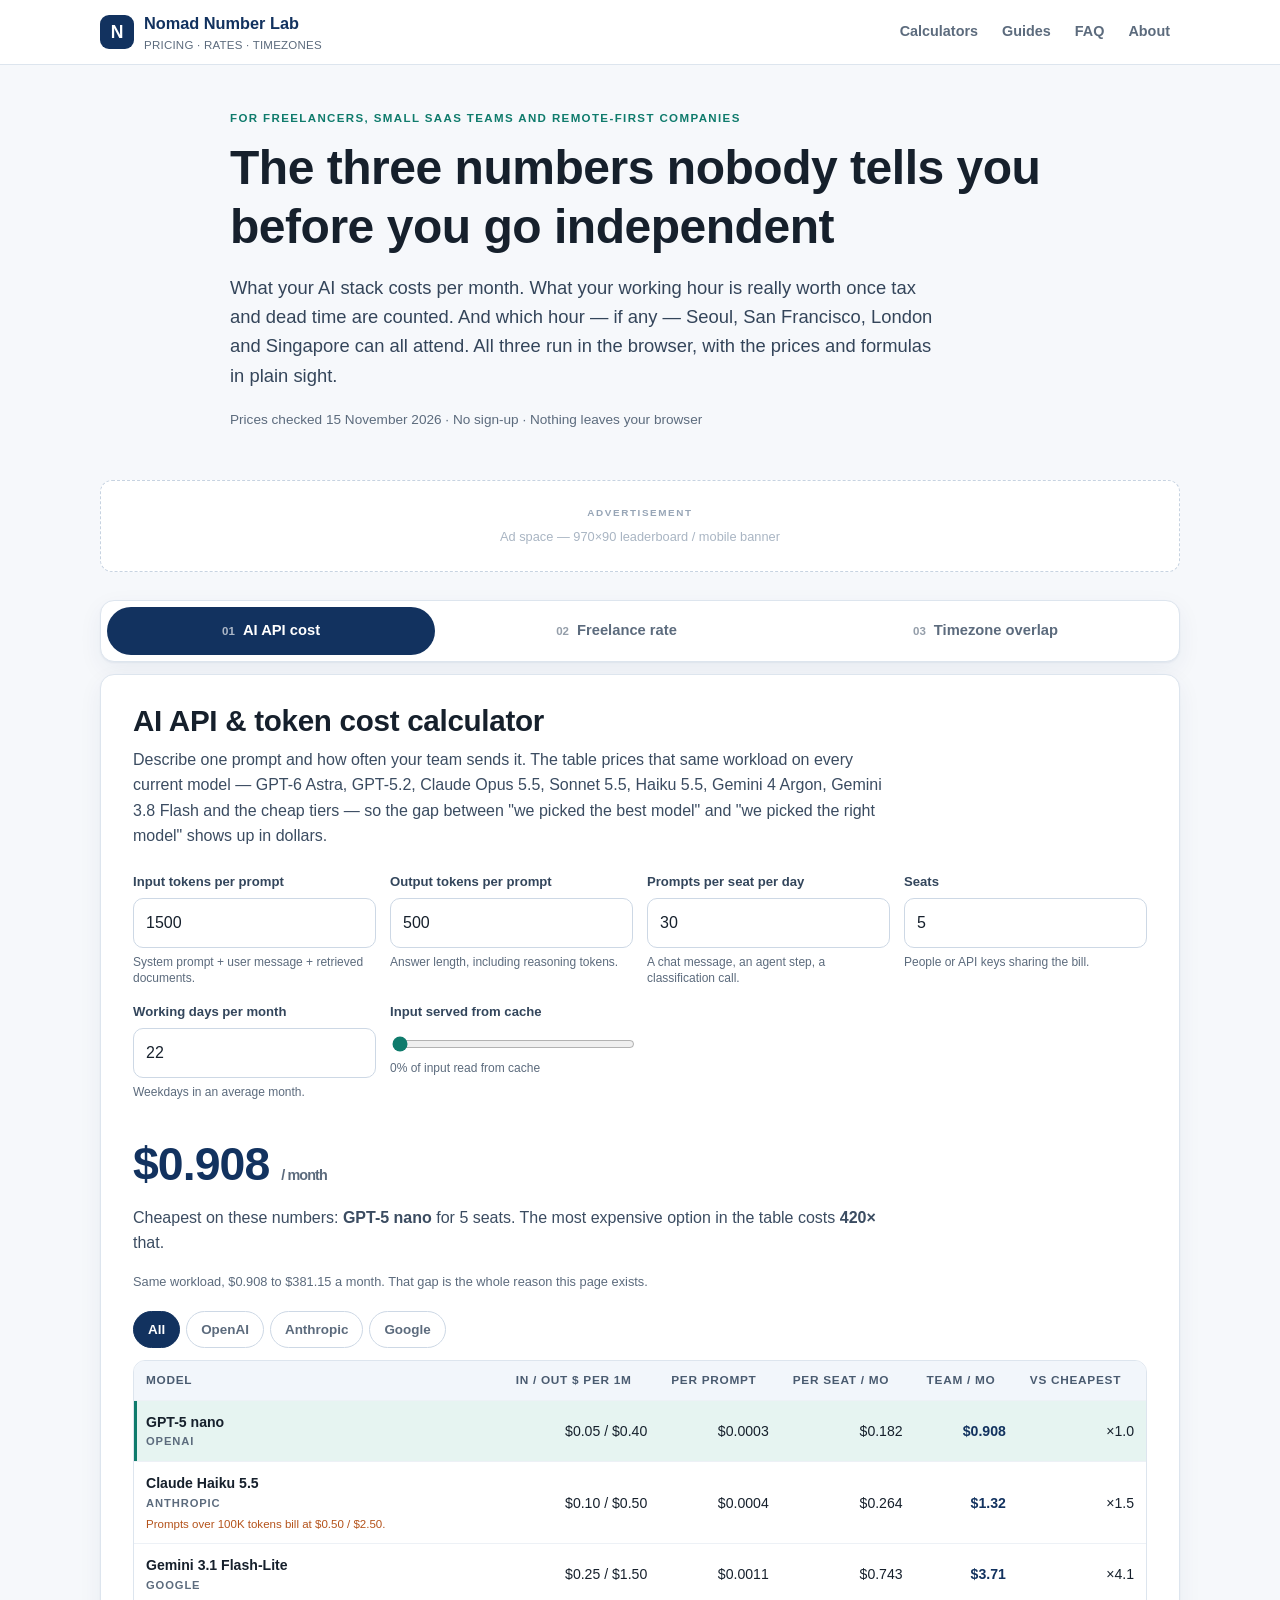
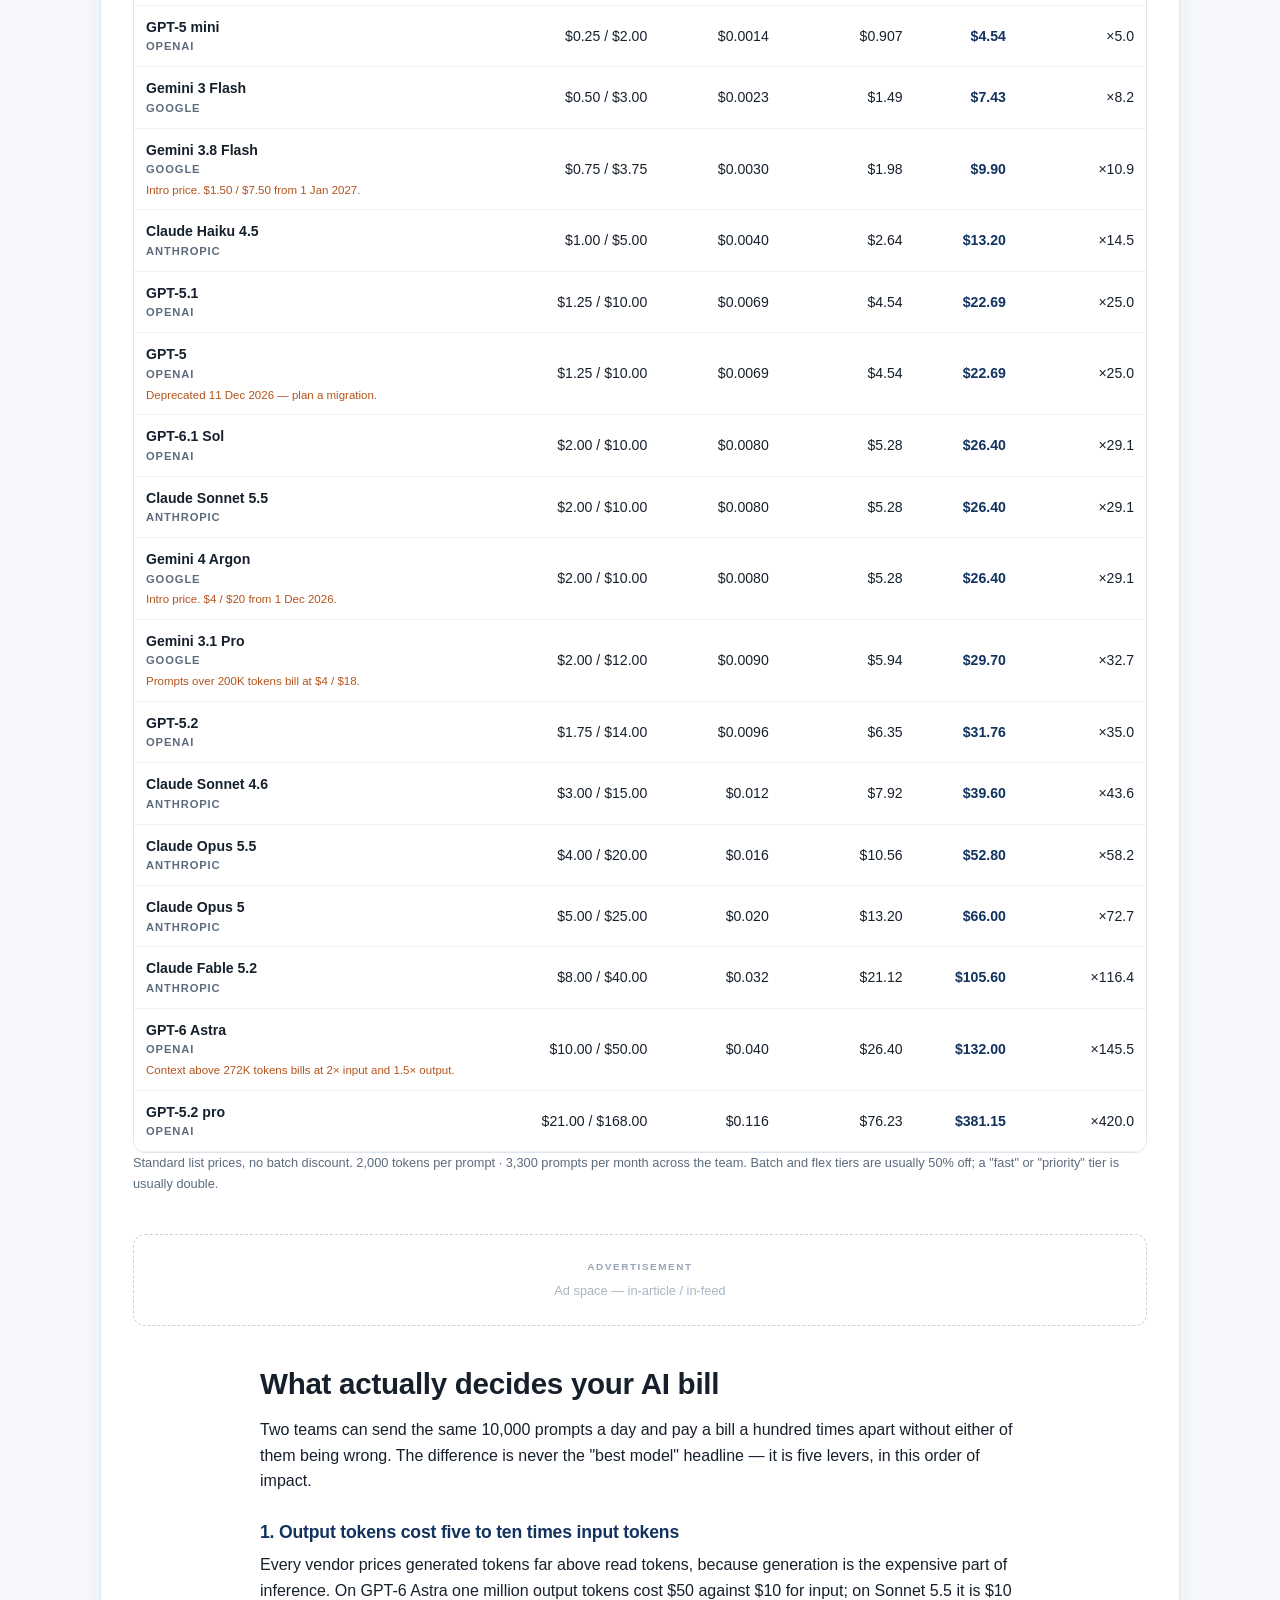
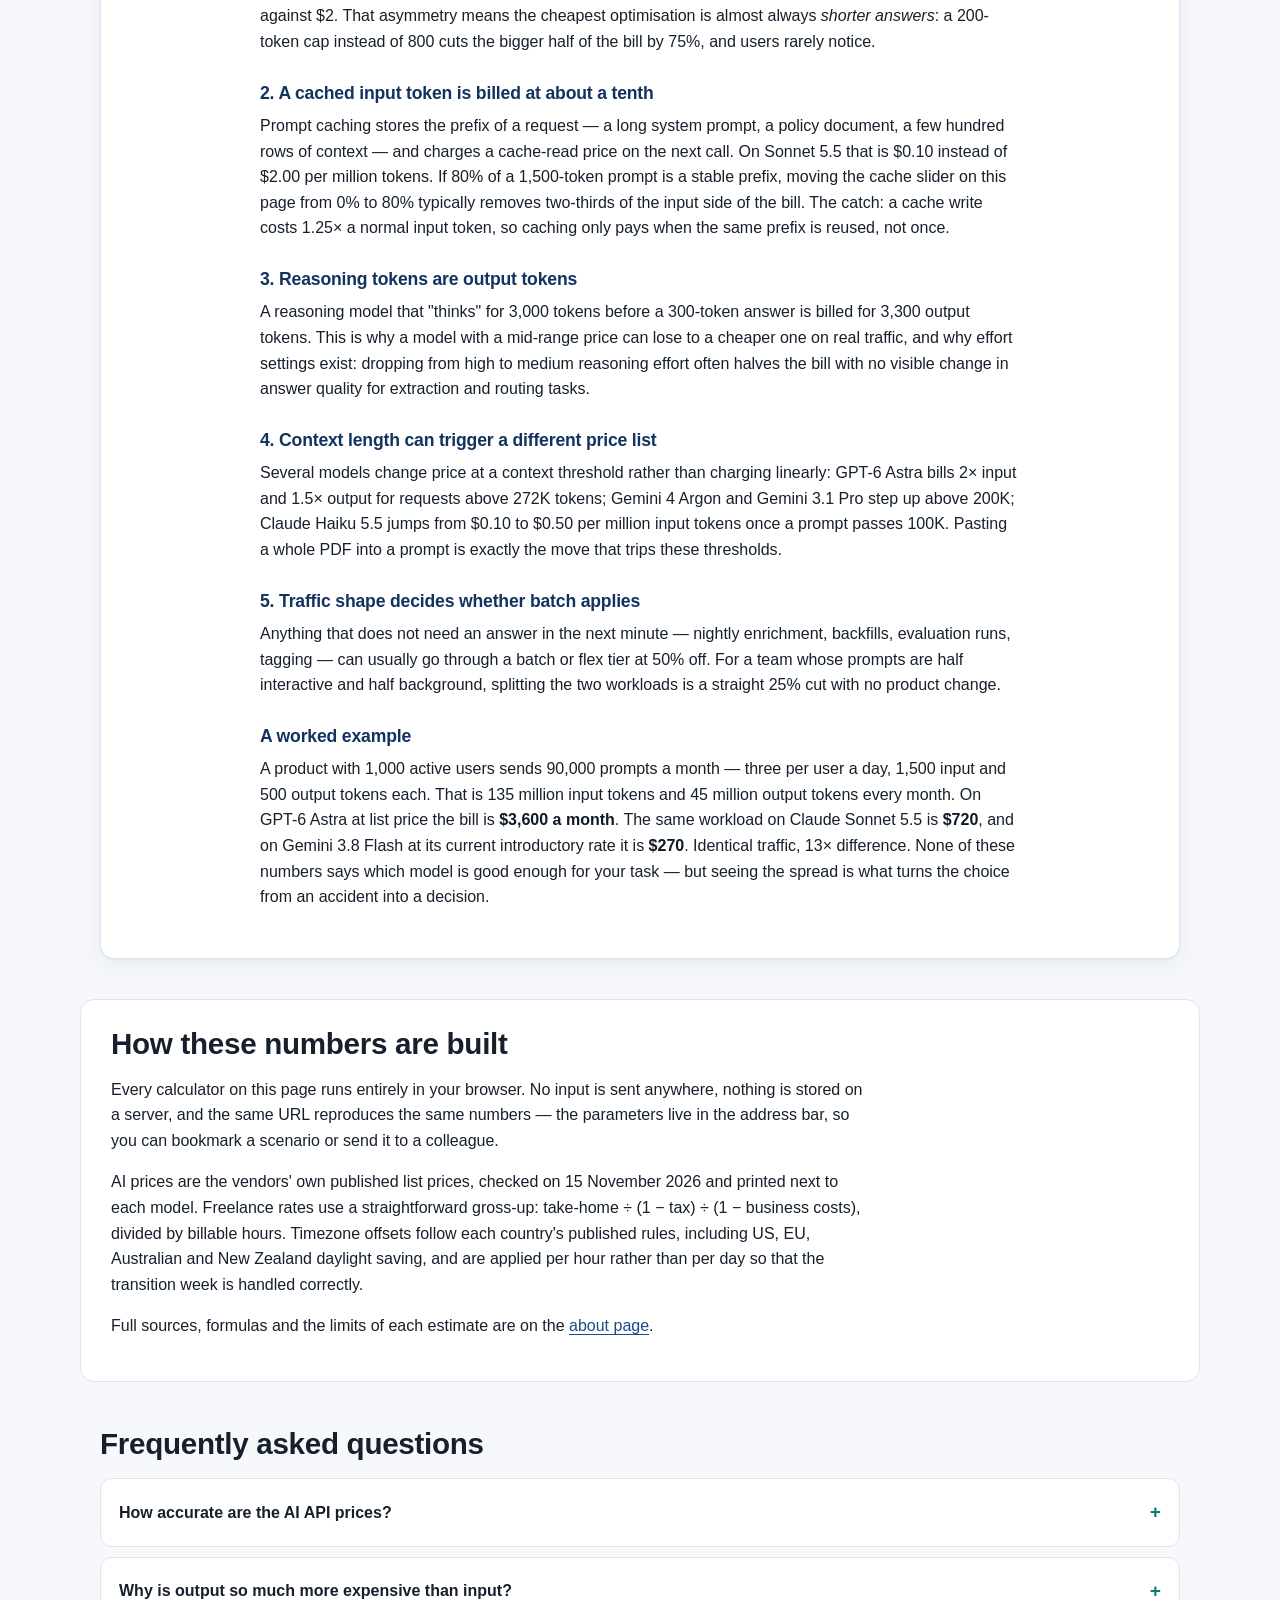
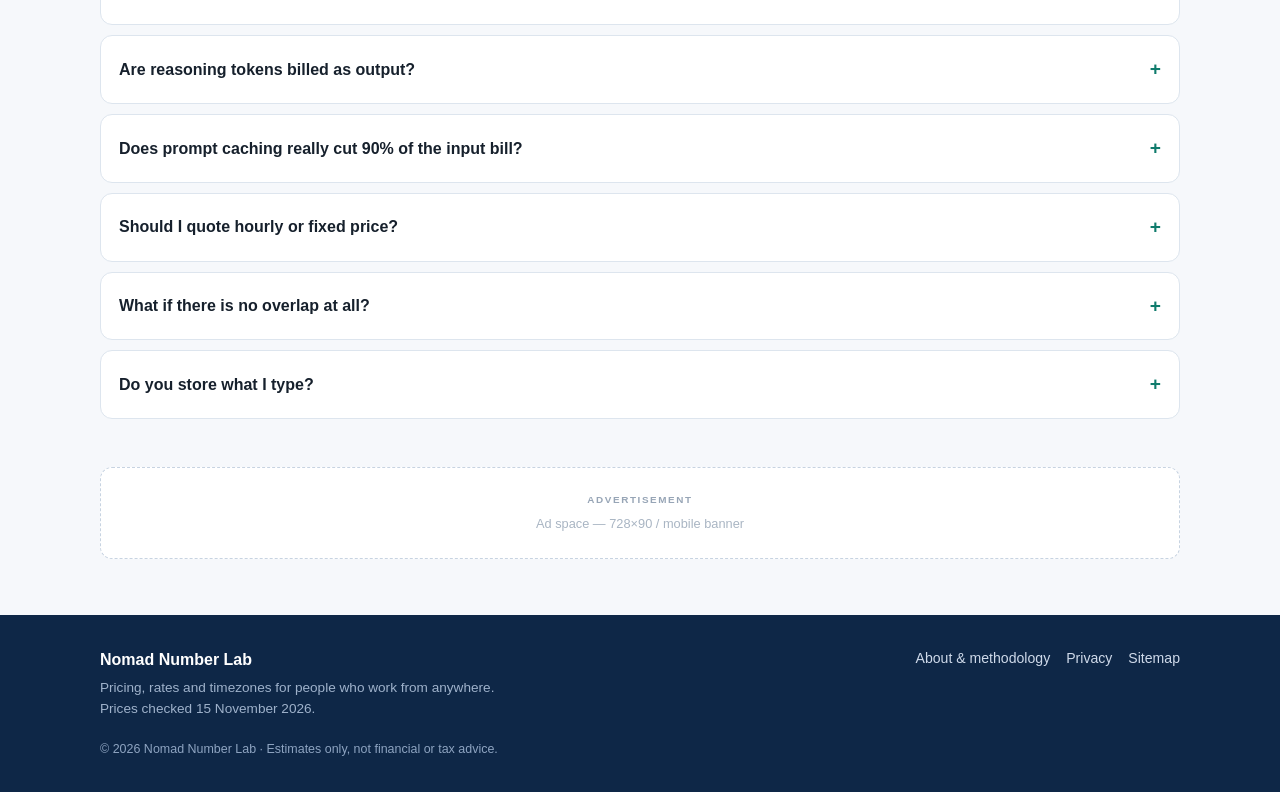
==== index.html @ 7ee86270 "feat: Nomad Number Lab — AI cost · freelance rate · timezone overlap calculators" ====
<!DOCTYPE html>
<html lang="en">
<head>
<meta charset="utf-8" />
<meta name="viewport" content="width=device-width, initial-scale=1, viewport-fit=cover" />
<title>AI API Cost &amp; Freelance Rate Calculator — Nomad Number Lab</title>
<meta name="description" content="Free calculators for remote work: compare GPT-6, Claude and Gemini token costs per month, turn a take-home target into an hourly rate, and find timezone overlap." />
<meta name="robots" content="index, follow, max-image-preview:large" />
<link rel="canonical" href="https://sdn6517-cmd.github.io/global-nomad-calc/" />
<meta name="theme-color" content="#12325f" />

<meta property="og:type" content="website" />
<meta property="og:site_name" content="Nomad Number Lab" />
<meta property="og:title" content="AI API Cost &amp; Freelance Rate Calculator" />
<meta property="og:description" content="What your AI stack really costs per month, what your hour is really worth, and when your global team can actually meet." />
<meta property="og:url" content="https://sdn6517-cmd.github.io/global-nomad-calc/" />
<meta property="og:image" content="https://sdn6517-cmd.github.io/global-nomad-calc/og-image.png" />
<meta name="twitter:card" content="summary_large_image" />
<meta name="twitter:title" content="AI API Cost &amp; Freelance Rate Calculator" />
<meta name="twitter:description" content="Token costs, hourly rates and timezone overlap for people who work from anywhere." />

<link rel="icon" href="data:image/svg+xml,%3Csvg%20xmlns='http://www.w3.org/2000/svg'%20viewBox='0%200%2032%2032'%3E%3Crect%20width='32'%20height='32'%20rx='8'%20fill='%2312325f'/%3E%3Cpath%20d='M8%2022V10h3l5%207%205-7h3v12h-3v-7l-5%206-5-6v7z'%20fill='%23fff'/%3E%3C/svg%3E" />
<link rel="stylesheet" href="styles.css" />
<script type="application/ld+json">
{
  "@context": "https://schema.org",
  "@graph": [
    {
      "@type": "WebApplication",
      "name": "Nomad Number Lab",
      "url": "https://sdn6517-cmd.github.io/global-nomad-calc/",
      "applicationCategory": "BusinessApplication",
      "operatingSystem": "Any",
      "inLanguage": "en",
      "offers": { "@type": "Offer", "price": "0", "priceCurrency": "USD" },
      "description": "Three calculators for remote and freelance work: AI API token cost comparison, freelance hourly rate from a take-home target, and a timezone overlap finder."
    },
    {
      "@type": "FAQPage",
      "mainEntity": [
        {
          "@type": "Question",
          "name": "How accurate are the AI API prices on this page?",
          "acceptedAnswer": { "@type": "Answer", "text": "Every price is the vendor's published list price in USD per million tokens, checked on 15 November 2026 and shown on the page next to the model. Vendors change prices without notice — several of the models listed here have announced increases (Gemini 4 Argon moves to $4/$20 on 1 December 2026, Gemini 3.8 Flash to $1.50/$7.50 on 1 January 2027) and GPT-5 is deprecated on 11 December 2026. Treat the output as a planning estimate, not an invoice." }
        },
        {
          "@type": "Question",
          "name": "Why does prompt caching change the bill so much?",
          "acceptedAnswer": { "@type": "Answer", "text": "A cached input token is typically billed at 10% of a fresh one — $0.10 instead of $1.00 per million tokens on Claude Sonnet 5.5, for example. If a long system prompt or a document is reused on every request, most of the input can be a cache read, and the input half of your bill drops by roughly 90%." }
        },
        {
          "@type": "Question",
          "name": "Are reasoning tokens billed as output?",
          "acceptedAnswer": { "@type": "Answer", "text": "Yes on every provider listed here. Thinking tokens are generated tokens, so they are charged at the output rate even when the visible answer is short. A model with a low output price but long internal reasoning can therefore cost more than its headline rate suggests." }
        },
        {
          "@type": "Question",
          "name": "Should I charge hourly or per project?",
          "acceptedAnswer": { "@type": "Answer", "text": "Quote hourly when the scope is unclear and per project when it is not. In both cases the hourly figure from the second calculator is the floor: multiply it by the hours you honestly expect, then add a buffer for revisions. A project quote built on your unknown rate is a guess; a project quote built on a known hourly rate is a decision." }
        },
        {
          "@type": "Question",
          "name": "How many billable hours should a freelancer plan per week?",
          "acceptedAnswer": { "@type": "Answer", "text": "Most solo consultants bill 20 to 30 hours in a 40-hour week; the rest goes to sales, admin, invoicing and learning. If you plan 40 billable hours you are planning for no sales calls and no holidays, and you will miss the target you were aiming at." }
        },
        {
          "@type": "Question",
          "name": "How do I run a recurring meeting across eight timezones?",
          "acceptedAnswer": { "@type": "Answer", "text": "Pick the window where the most people are inside 09:00–18:00, then rotate the awkward hour between the two teams it hurts, so nobody owns every 07:00 call. Keep the agenda written in the calendar invite so the meeting is worth the hour, and move everything that does not need a live decision to asynchronous notes." }
        },
        {
          "@type": "Question",
          "name": "Do these calculators send my numbers anywhere?",
          "acceptedAnswer": { "@type": "Answer", "text": "No. All three calculators run in your browser with plain JavaScript. Inputs stay in the page and in the URL you see, and nothing is uploaded. The page carries advertising slots, and the advertising provider may set cookies — see the privacy page for details." }
        }
      ]
    }
  ]
}
</script>
</head>
<body class="js-loading">
<a class="skip-link" href="#main">Skip to content</a>

<header class="site-header">
  <div class="wrap header-row">
    <a class="brand" href="index.html" aria-label="Nomad Number Lab home">
      <span class="brand-mark" aria-hidden="true">N</span>
      <span>Nomad Number Lab<small>pricing · rates · timezones</small></span>
    </a>
    <nav class="header-nav" aria-label="Main">
      <a href="#calculators">Calculators</a>
      <a href="#guides">Guides</a>
      <a href="#faq">FAQ</a>
      <a href="about.html">About</a>
    </nav>
  </div>
</header>

<main id="main">

  <section class="hero wrap">
    <p class="eyebrow">For freelancers, small SaaS teams and remote-first companies</p>
    <h1>The three numbers nobody tells you before you go independent</h1>
    <p class="lede">What your AI stack costs per month. What your working hour is really worth once tax and dead time are counted. And which hour — if any — Seoul, San Francisco, London and Singapore can all attend. All three run in the browser, with the prices and formulas in plain sight.</p>
    <p class="hero-meta">Prices checked <time datetime="2026-11-15">15 November 2026</time> · No sign-up · Nothing leaves your browser</p>
  </section>

  <div class="ad-slot" id="ad-slot-top" aria-label="Advertisement">
    <div class="ad-inner">
      <span class="ad-label">Advertisement</span>
      <!-- AdSense: paste the responsive <ins class="adsbygoogle"> unit here after approval. -->
      <span class="ad-placeholder">Ad space — 970×90 leaderboard / mobile banner</span>
    </div>
  </div>

  <section id="calculators" class="wrap">
    <div class="tabs" role="tablist" aria-label="Calculators">
      <button role="tab" id="tab-ai" data-tab="ai" aria-selected="true" aria-controls="panel-ai" class="is-active">
        <span class="tab-num">01</span> AI API cost
      </button>
      <button role="tab" id="tab-rate" data-tab="rate" aria-selected="false" aria-controls="panel-rate" tabindex="-1">
        <span class="tab-num">02</span> Freelance rate
      </button>
      <button role="tab" id="tab-tz" data-tab="tz" aria-selected="false" aria-controls="panel-tz" tabindex="-1">
        <span class="tab-num">03</span> Timezone overlap
      </button>
    </div>

    <!-- ============================ TAB 1 ============================ -->
    <div role="tabpanel" id="panel-ai" aria-labelledby="tab-ai" tabindex="0">
      <div class="panel-head">
        <h2>AI API &amp; token cost calculator</h2>
        <p>Describe one prompt and how often your team sends it. The table prices that same workload on every current model — GPT-6 Astra, GPT-5.2, Claude Opus 5.5, Sonnet 5.5, Haiku 5.5, Gemini 4 Argon, Gemini 3.8 Flash and the cheap tiers — so the gap between "we picked the best model" and "we picked the right model" shows up in dollars.</p>
      </div>

      <form class="calc" id="ai-form" onsubmit="return false">
        <div class="field-grid">
          <label class="field">
            <span>Input tokens per prompt</span>
            <input id="ai-in" type="number" min="0" max="2000000" step="100" value="1500" inputmode="numeric" />
            <small>System prompt + user message + retrieved documents.</small>
          </label>
          <label class="field">
            <span>Output tokens per prompt</span>
            <input id="ai-out" type="number" min="0" max="2000000" step="50" value="500" inputmode="numeric" />
            <small>Answer length, including reasoning tokens.</small>
          </label>
          <label class="field">
            <span>Prompts per seat per day</span>
            <input id="ai-prompts" type="number" min="0" max="100000" step="1" value="30" inputmode="numeric" />
            <small>A chat message, an agent step, a classification call.</small>
          </label>
          <label class="field">
            <span>Seats</span>
            <input id="ai-team" type="number" min="0" max="100000" step="1" value="5" inputmode="numeric" />
            <small>People or API keys sharing the bill.</small>
          </label>
          <label class="field">
            <span>Working days per month</span>
            <input id="ai-days" type="number" min="0" max="31" step="1" value="22" inputmode="numeric" />
            <small>Weekdays in an average month.</small>
          </label>
          <label class="field field-range">
            <span>Input served from cache</span>
            <input id="ai-cache" type="range" min="0" max="95" step="5" value="0" />
            <small id="ai-cache-label">0% of input read from cache</small>
          </label>
        </div>
      </form>

      <div class="result" id="ai-headline" aria-live="polite"></div>
      <p class="fineprint" id="ai-spread"></p>

      <div class="vendor-filter" role="group" aria-label="Filter by vendor">
        <button type="button" data-vendor="all" class="is-active">All</button>
        <button type="button" data-vendor="OpenAI">OpenAI</button>
        <button type="button" data-vendor="Anthropic">Anthropic</button>
        <button type="button" data-vendor="Google">Google</button>
      </div>

      <div class="table-scroll">
        <table class="data-table" id="ai-table">
          <caption class="visually-hidden">Monthly cost of the same prompt workload on each model</caption>
          <thead>
            <tr>
              <th scope="col">Model</th>
              <th scope="col">In / Out $ per 1M</th>
              <th scope="col">Per prompt</th>
              <th scope="col">Per seat / mo</th>
              <th scope="col">Team / mo</th>
              <th scope="col">vs cheapest</th>
            </tr>
          </thead>
          <tbody></tbody>
        </table>
      </div>
      <p class="fineprint">Standard list prices, no batch discount. <span id="ai-tokens"></span> · <span id="ai-prompts-month"></span>. Batch and flex tiers are usually 50% off; a "fast" or "priority" tier is usually double.</p>

      <div class="ad-slot ad-infeed" id="ad-slot-infeed" aria-label="Advertisement">
        <div class="ad-inner">
          <span class="ad-label">Advertisement</span>
          <!-- AdSense: in-feed unit. -->
          <span class="ad-placeholder">Ad space — in-article / in-feed</span>
        </div>
      </div>

      <article class="prose" id="guide-ai">
        <h2>What actually decides your AI bill</h2>
        <p>Two teams can send the same 10,000 prompts a day and pay a bill a hundred times apart without either of them being wrong. The difference is never the "best model" headline — it is five levers, in this order of impact.</p>

        <h3>1. Output tokens cost five to ten times input tokens</h3>
        <p>Every vendor prices generated tokens far above read tokens, because generation is the expensive part of inference. On GPT-6 Astra one million output tokens cost $50 against $10 for input; on Sonnet 5.5 it is $10 against $2. That asymmetry means the cheapest optimisation is almost always <em>shorter answers</em>: a 200-token cap instead of 800 cuts the bigger half of the bill by 75%, and users rarely notice.</p>

        <h3>2. A cached input token is billed at about a tenth</h3>
        <p>Prompt caching stores the prefix of a request — a long system prompt, a policy document, a few hundred rows of context — and charges a cache-read price on the next call. On Sonnet 5.5 that is $0.10 instead of $2.00 per million tokens. If 80% of a 1,500-token prompt is a stable prefix, moving the cache slider on this page from 0% to 80% typically removes two-thirds of the input side of the bill. The catch: a cache write costs 1.25× a normal input token, so caching only pays when the same prefix is reused, not once.</p>

        <h3>3. Reasoning tokens are output tokens</h3>
        <p>A reasoning model that "thinks" for 3,000 tokens before a 300-token answer is billed for 3,300 output tokens. This is why a model with a mid-range price can lose to a cheaper one on real traffic, and why effort settings exist: dropping from high to medium reasoning effort often halves the bill with no visible change in answer quality for extraction and routing tasks.</p>

        <h3>4. Context length can trigger a different price list</h3>
        <p>Several models change price at a context threshold rather than charging linearly: GPT-6 Astra bills 2× input and 1.5× output for requests above 272K tokens; Gemini 4 Argon and Gemini 3.1 Pro step up above 200K; Claude Haiku 5.5 jumps from $0.10 to $0.50 per million input tokens once a prompt passes 100K. Pasting a whole PDF into a prompt is exactly the move that trips these thresholds.</p>

        <h3>5. Traffic shape decides whether batch applies</h3>
        <p>Anything that does not need an answer in the next minute — nightly enrichment, backfills, evaluation runs, tagging — can usually go through a batch or flex tier at 50% off. For a team whose prompts are half interactive and half background, splitting the two workloads is a straight 25% cut with no product change.</p>

        <h3>A worked example</h3>
        <p>A product with 1,000 active users sends 90,000 prompts a month — three per user a day, 1,500 input and 500 output tokens each. That is 135 million input tokens and 45 million output tokens every month. On GPT-6 Astra at list price the bill is <strong>$3,600 a month</strong>. The same workload on Claude Sonnet 5.5 is <strong>$720</strong>, and on Gemini 3.8 Flash at its current introductory rate it is <strong>$270</strong>. Identical traffic, 13× difference. None of these numbers says which model is good enough for your task — but seeing the spread is what turns the choice from an accident into a decision.</p>
      </article>
    </div>

    <!-- ============================ TAB 2 ============================ -->
    <div role="tabpanel" id="panel-rate" aria-labelledby="tab-rate" tabindex="0" hidden>
      <div class="panel-head">
        <h2>Freelance &amp; remote hourly rate calculator</h2>
        <p>Start from the money you want to keep, not the rate you dare to ask. This calculator adds back tax and business costs, divides by the hours you can genuinely bill, and gives you the hourly, day, week, month and project numbers to quote.</p>
      </div>

      <form class="calc" id="rate-form" onsubmit="return false">
        <div class="field-grid">
          <label class="field">
            <span>Take-home target per year (USD)</span>
            <input id="rate-target" type="number" min="0" step="1000" value="90000" inputmode="numeric" />
            <small>What has to land in your account after tax.</small>
          </label>
          <label class="field">
            <span>Tax + social contributions (%)</span>
            <input id="rate-tax" type="number" min="0" max="95" step="1" value="25" inputmode="numeric" />
            <small>Self-employment tax plus income tax where you live.</small>
          </label>
          <label class="field">
            <span>Business costs (% of revenue)</span>
            <input id="rate-buffer" type="number" min="0" max="90" step="1" value="10" inputmode="numeric" />
            <small>Software, hardware, insurance, accountant, unpaid leave.</small>
          </label>
          <label class="field">
            <span>Billable hours per week</span>
            <input id="rate-hours" type="number" min="0" max="80" step="1" value="25" inputmode="numeric" />
            <small>Hours a client pays for — not hours at the desk.</small>
          </label>
          <label class="field">
            <span>Weeks off per year</span>
            <input id="rate-weeks" type="number" min="0" max="52" step="1" value="4" inputmode="numeric" />
            <small>Holidays, sick days, slow months.</small>
          </label>
          <label class="field">
            <span>Hours in your working day</span>
            <input id="rate-day" type="number" min="1" max="16" step="1" value="8" inputmode="numeric" />
            <small>Used for the day rate.</small>
          </label>
          <label class="field">
            <span>Project size (hours)</span>
            <input id="rate-project" type="number" min="0" max="5000" step="1" value="40" inputmode="numeric" />
            <small>For a fixed-price quote.</small>
          </label>
        </div>
        <p class="fineprint" id="rate-hours-note"></p>
      </form>

      <div class="result" id="rate-result" aria-live="polite"></div>

      <div class="ad-slot ad-infeed" id="ad-slot-infeed-rate" aria-label="Advertisement">
        <div class="ad-inner">
          <span class="ad-label">Advertisement</span>
          <!-- AdSense: in-feed unit. -->
          <span class="ad-placeholder">Ad space — in-article</span>
        </div>
      </div>

      <article class="prose" id="guide-rate">
        <h2>Why "I want $90k, so I charge $45/hour" fails</h2>
        <p>Dividing a target by 2,000 hours assumes you bill every working hour of the year, that tax is not a thing, and that running a business is free. All three assumptions are wrong in the same direction, and together they usually underprice an independent worker by 40–60%.</p>

        <h3>The three deductions people forget</h3>
        <ul>
          <li><strong>Tax and social contributions.</strong> As an employee your employer pays part of this for you. Once you invoice directly, the gross-to-net gap is yours: 25–45% depending on where you live and how you structure the work.</li>
          <li><strong>Business costs.</strong> Laptop, software, a share of rent and power, insurance, an accountant, payment fees, and the cost of the weeks you do not work. Ten to twenty percent of revenue is a realistic range for a solo consultant.</li>
          <li><strong>Non-billable time.</strong> Nobody pays for proposals, invoices, sales calls, bookkeeping, or the hour you spend learning the tool the client uses. Twenty-five billable hours in a 40-hour week is normal; forty is a business with no sales pipeline.</li>
        </ul>

        <h3>What the numbers look like</h3>
        <p>A $90,000 take-home target at a 25% tax rate needs $120,000 of gross profit. With business costs at 10% of revenue, you must invoice $133,333. At 25 billable hours across 48 weeks — 1,200 hours — the rate is <strong>$111 per hour</strong>. The same target priced at "$45 an hour" delivers roughly $36,000 of take-home, not $90,000. That gap is why experienced freelancers seem expensive on paper and still feel squeezed at the end of the year.</p>

        <h3>Quoting a project without regret</h3>
        <ol>
          <li><strong>Estimate the hours honestly</strong>, then add 20% for the revision rounds you always end up doing.</li>
          <li><strong>Multiply by the hourly rate</strong> from this page. If the number feels too high for the client, the scope is too large — cut scope, not rate.</li>
          <li><strong>Name the revision rounds</strong> (two is a fair default) and price extra rounds at the same hourly rate.</li>
          <li><strong>Take a deposit</strong> — 30–50% is normal — and set the final payment before handover, not after.</li>
          <li><strong>Write a kill fee</strong>: if the client cancels mid-project, you keep the deposit and bill the hours already worked.</li>
        </ol>

        <h3>When to charge by the day instead</h3>
        <p>Day rates work when the work is collaborative and hard to bound — workshops, audits, on-site consulting. A day rate of six to eight times the hourly rate is the usual convention, and this calculator shows both, so you can check that your day rate is not quietly becoming a discount for clients who book you in blocks.</p>
      </article>
    </div>

    <!-- ============================ TAB 3 ============================ -->
    <div role="tabpanel" id="panel-tz" aria-labelledby="tab-tz" tabindex="0" hidden>
      <div class="panel-head">
        <h2>Global team meeting &amp; overlap finder</h2>
        <p>Pick your city and your colleagues'. The grid shows every hour of your day in their local time, marks the hours that fall inside working hours for everyone, and names the longest window you can actually book. Daylight saving is applied for the date you choose, so the answer in July is not the answer in January.</p>
      </div>

      <form class="calc" id="tz-form" onsubmit="return false">
        <div class="field-grid">
          <label class="field">
            <span>Your city</span>
            <select id="tz-home"></select>
          </label>
          <label class="field">
            <span>Date</span>
            <input id="tz-date" type="date" />
          </label>
          <label class="field">
            <span>Working hours start</span>
            <input id="tz-start" type="number" min="0" max="23" step="1" value="9" inputmode="numeric" />
            <small>Local time in each city.</small>
          </label>
          <label class="field">
            <span>Working hours end</span>
            <input id="tz-end" type="number" min="1" max="24" step="1" value="18" inputmode="numeric" />
            <small>Exclusive — 18 means the last usable hour starts at 17:00.</small>
          </label>
          <label class="field">
            <span>Team city 1</span>
            <select class="tz-member" data-slot="0"></select>
          </label>
          <label class="field">
            <span>Team city 2</span>
            <select class="tz-member" data-slot="1"></select>
          </label>
          <label class="field">
            <span>Team city 3</span>
            <select class="tz-member" data-slot="2"></select>
          </label>
          <label class="field">
            <span>Team city 4</span>
            <select class="tz-member" data-slot="3"></select>
          </label>
          <label class="field">
            <span>Team city 5</span>
            <select class="tz-member" data-slot="4"></select>
          </label>
          <div class="field field-button">
            <span>&nbsp;</span>
            <button type="button" id="tz-add" class="ghost-button">Fill next empty city</button>
            <small>Compare up to five colleagues at once.</small>
          </div>
        </div>
      </form>

      <div class="result" id="tz-result" aria-live="polite"></div>

      <div class="ad-slot ad-infeed" id="ad-slot-infeed-tz" aria-label="Advertisement">
        <div class="ad-inner">
          <span class="ad-label">Advertisement</span>
          <!-- AdSense: in-feed unit. -->
          <span class="ad-placeholder">Ad space — in-article</span>
        </div>
      </div>

      <article class="prose" id="guide-tz">
        <h2>The meeting policy that survives eight timezones</h2>
        <p>Timezone pain is rarely about arithmetic. Everyone can convert 15:00 Seoul to their own clock; the hard part is deciding whose evening pays for the meeting, every week, forever. Three rules keep a distributed team from quietly resenting the same three people.</p>

        <h3>Rotate the awkward hour</h3>
        <p>If Seoul and San Francisco need a weekly sync, someone is at 07:00 or 23:00. Alternate monthly. Written in the calendar as "odd months Seoul 07:00, even months San Francisco 08:00", the burden is visible and shared — which matters more than the hour itself.</p>

        <h3>Use "all at work" as the default, not the rule</h3>
        <p>The green rows on this page are hours when nobody is outside 09:00–18:00. Often there is exactly one, or none. When there is none, prefer moving the meeting to whoever's day it least disrupts and keeping it short, over finding a worse hour that technically fits everyone.</p>

        <h3>Watch the two weeks around a clock change</h3>
        <p>Most of the year, the Seoul–Berlin gap is eight hours; for the two weeks between Europe's last Sunday in March and the US second Sunday in March, it is seven or nine depending on which pair you are converting. Recurring meetings booked in January silently shift by an hour in March. Cells with a dotted border in the grid mark exactly those dates: a country's UTC offset changed during that hour.</p>

        <h3>Make the meeting worth the hour it costs</h3>
        <p>A meeting that pulls six people from four timezones costs six person-hours plus the context switching. Put the agenda and the pre-read in the invite, write down every decision in the shared document during the call, and move anything that is only a status update to asynchronous notes. The teams that handle timezones best meet less, and their calendars show it.</p>

        <h3>Quick conversions worth memorising</h3>
        <ul>
          <li><strong>Seoul ↔ Tokyo</strong>: no gap. Same hour, no daylight saving in either country.</li>
          <li><strong>Seoul ↔ Singapore / Bali</strong>: one hour. Seoul is always ahead; neither Singapore nor Bali changes clocks.</li>
          <li><strong>Seoul ↔ London</strong>: eight hours most of the year, nine during the weeks when London is on summer time and Seoul is not (late March to late October).</li>
          <li><strong>Seoul ↔ San Francisco</strong>: 17 hours — which means a 09:00 meeting in Seoul is 16:00 the previous day in California.</li>
        </ul>
      </article>
    </div>
  </section>

  <section id="guides" class="wrap prose">
    <h2>How these numbers are built</h2>
    <p>Every calculator on this page runs entirely in your browser. No input is sent anywhere, nothing is stored on a server, and the same URL reproduces the same numbers — the parameters live in the address bar, so you can bookmark a scenario or send it to a colleague.</p>
    <p>AI prices are the vendors' own published list prices, checked on 15 November 2026 and printed next to each model. Freelance rates use a straightforward gross-up: take-home ÷ (1 − tax) ÷ (1 − business costs), divided by billable hours. Timezone offsets follow each country's published rules, including US, EU, Australian and New Zealand daylight saving, and are applied per hour rather than per day so that the transition week is handled correctly.</p>
    <p>Full sources, formulas and the limits of each estimate are on the <a href="about.html">about page</a>.</p>
  </section>

  <section id="faq" class="wrap">
    <h2>Frequently asked questions</h2>
    <div class="faq">
      <details>
        <summary>How accurate are the AI API prices?</summary>
        <p>They are list prices per million tokens in USD, checked on 15 November 2026 and shown beside each model. Prices move: Gemini 4 Argon rises to $4/$20 on 1 December 2026, Gemini 3.8 Flash to $1.50/$7.50 on 1 January 2027, and GPT-5 is deprecated on 11 December 2026. A "fast" or "priority" tier is usually double the standard rate, and batch or flex tiers are usually half.</p>
      </details>
      <details>
        <summary>Why is output so much more expensive than input?</summary>
        <p>Reading a prompt can be parallelised across a GPU batch; generating tokens happens one token at a time. Vendors pass that cost difference on, typically charging five to ten times more per output token. It is the single strongest reason to keep answers short.</p>
      </details>
      <details>
        <summary>Are reasoning tokens billed as output?</summary>
        <p>Yes on every provider listed here. Thinking tokens are generated tokens, so they are charged at the output rate even when the visible answer is short. A model with a low output price but long internal reasoning can therefore cost more than its headline rate suggests — which is why effort settings matter more than the model name.</p>
      </details>
      <details>
        <summary>Does prompt caching really cut 90% of the input bill?</summary>
        <p>Cached input reads are usually 10% of the fresh input price — 2.5% on some newer models — so yes, for the cached share. The write itself costs about 1.25× a normal input token, which is why caching a prefix you use once is a loss and caching one you use a thousand times is a large win.</p>
      </details>
      <details>
        <summary>Should I quote hourly or fixed price?</summary>
        <p>Fixed price when the scope is genuinely clear and you have done the work before; hourly when it is not. Use the hourly number from the second calculator as the floor for both, and add a revision buffer before you say a fixed number out loud.</p>
      </details>
      <details>
        <summary>What if there is no overlap at all?</summary>
        <p>Then the team is not really synchronous. Pick the pair that must meet live, rotate the inconvenient hour, and move everything else to written updates. The grid will show zero green rows — that is information, not a failure of the tool.</p>
      </details>
      <details>
        <summary>Do you store what I type?</summary>
        <p>No. The calculators are plain JavaScript in the page. Your inputs only exist in the browser and in the query string of the URL you are looking at. See the <a href="privacy.html">privacy page</a> for the advertising cookies that third-party ad slots may set.</p>
      </details>
    </div>
  </section>

  <div class="ad-slot ad-bottom" id="ad-slot-bottom" aria-label="Advertisement">
    <div class="ad-inner">
      <span class="ad-label">Advertisement</span>
      <!-- AdSense: paste the responsive unit here after approval. -->
      <span class="ad-placeholder">Ad space — 728×90 / mobile banner</span>
    </div>
  </div>
</main>

<footer class="site-footer">
  <div class="wrap footer-row">
    <div>
      <p class="footer-brand">Nomad Number Lab</p>
      <p class="footer-note">Pricing, rates and timezones for people who work from anywhere. Prices checked 15 November 2026.</p>
    </div>
    <nav aria-label="Footer">
      <a href="about.html">About &amp; methodology</a>
      <a href="privacy.html">Privacy</a>
      <a href="sitemap.xml">Sitemap</a>
    </nav>
    <p class="footer-copy">© <span id="year">2026</span> Nomad Number Lab · Estimates only, not financial or tax advice.</p>
  </div>
</footer>

<script src="app.js" defer></script>
</body>
</html>
---- styles.css ----
/*!
 * Nomad Number Lab — styles.css
 * No framework, no web fonts, no blocking requests.
 */

:root {
  --navy: #12325f;
  --navy-soft: #1c4a86;
  --ink: #16202c;
  --muted: #5c6b7d;
  --line: #dde5ee;
  --bg: #f6f8fb;
  --card: #ffffff;
  --accent: #0f7b6c;
  --accent-soft: #e6f4f1;
  --warn: #b4531b;
  --radius: 14px;
  --shadow: 0 1px 2px rgba(18, 50, 95, 0.06), 0 8px 24px rgba(18, 50, 95, 0.06);
  --wrap: 1120px;
}

* { box-sizing: border-box; }

html { -webkit-text-size-adjust: 100%; scroll-behavior: smooth; }

body {
  margin: 0;
  background: var(--bg);
  color: var(--ink);
  font-family: -apple-system, BlinkMacSystemFont, "Segoe UI", Roboto, "Helvetica Neue", Arial, "Noto Sans", sans-serif;
  font-size: 16px;
  line-height: 1.6;
  -webkit-font-smoothing: antialiased;
}

h1, h2, h3 { line-height: 1.22; letter-spacing: -0.01em; margin: 0 0 0.5em; }
h1 { font-size: clamp(1.9rem, 4.4vw, 3rem); }
h2 { font-size: clamp(1.35rem, 2.6vw, 1.85rem); margin-top: 0; }
h3 { font-size: 1.1rem; margin-top: 1.6em; }
p { margin: 0 0 1em; }
a { color: var(--navy-soft); text-underline-offset: 3px; }
a:hover { color: var(--accent); }
small { font-size: 0.82rem; }

.wrap { width: 100%; max-width: var(--wrap); margin: 0 auto; padding: 0 20px; }

.visually-hidden {
  position: absolute; width: 1px; height: 1px; margin: -1px; padding: 0;
  overflow: hidden; clip: rect(0 0 0 0); white-space: nowrap; border: 0;
}

.skip-link {
  position: absolute; left: -9999px; top: 0; background: var(--navy); color: #fff;
  padding: 10px 16px; z-index: 100; border-radius: 0 0 8px 0;
}
.skip-link:focus { left: 0; }

/* ---------------- header ---------------- */

.site-header {
  background: #fff;
  border-bottom: 1px solid var(--line);
  position: sticky; top: 0; z-index: 20;
}
.header-row {
  display: flex; align-items: center; justify-content: space-between;
  gap: 16px; min-height: 64px; flex-wrap: wrap; padding-top: 8px; padding-bottom: 8px;
}
.brand {
  display: inline-flex; align-items: center; gap: 10px;
  font-weight: 700; color: var(--navy); text-decoration: none; font-size: 1.02rem;
}
.brand small {
  display: block; font-weight: 500; color: var(--muted); font-size: 0.72rem;
  letter-spacing: 0.02em; text-transform: uppercase;
}
.brand-mark {
  display: grid; place-items: center; width: 34px; height: 34px; border-radius: 9px;
  background: var(--navy); color: #fff; font-weight: 800; font-size: 1.1rem;
}
.header-nav { display: flex; gap: 4px; flex-wrap: wrap; }
.header-nav a {
  color: var(--muted); text-decoration: none; font-size: 0.9rem; font-weight: 600;
  padding: 8px 10px; border-radius: 8px;
}
.header-nav a:hover { background: var(--bg); color: var(--navy); }

/* ---------------- hero ---------------- */

.hero { padding: 44px 20px 8px; max-width: 860px; }
.eyebrow {
  text-transform: uppercase; letter-spacing: 0.12em; font-size: 0.72rem;
  font-weight: 700; color: var(--accent); margin-bottom: 12px;
}
.hero h1 { margin-bottom: 16px; }
.lede { font-size: clamp(1rem, 1.5vw, 1.15rem); color: #34455a; max-width: 720px; }
.hero-meta { font-size: 0.85rem; color: var(--muted); }

/* ---------------- ad slots ---------------- */

.ad-slot {
  max-width: var(--wrap); margin: 28px auto; padding: 0 20px;
}
.ad-inner {
  border: 1px dashed #c7d3e1; border-radius: 12px; background: #fff;
  min-height: 92px; display: flex; flex-direction: column; align-items: center;
  justify-content: center; gap: 6px; padding: 16px; text-align: center;
}
.ad-label {
  font-size: 0.62rem; letter-spacing: 0.16em; text-transform: uppercase;
  color: #97a5b6; font-weight: 700;
}
.ad-placeholder { font-size: 0.8rem; color: #a9b5c3; }
.ad-infeed { margin: 40px 0; padding: 0; max-width: none; }
.ad-bottom { margin-top: 48px; }

/* ---------------- tabs ---------------- */

#calculators { margin-top: 20px; }
.calc { margin-bottom: 4px; }
.tabs {
  display: flex; gap: 6px; overflow-x: auto; padding: 6px; background: #fff;
  border: 1px solid var(--line); border-radius: 14px; box-shadow: var(--shadow);
  scrollbar-width: none;
}
.tabs::-webkit-scrollbar { display: none; }
.tabs [role="tab"] {
  flex: 1 0 auto; display: inline-flex; align-items: center; gap: 8px; justify-content: center;
  border: 0; background: transparent; color: var(--muted); font: inherit; font-weight: 600;
  font-size: 0.92rem; padding: 12px 18px; border-radius: 999px; cursor: pointer;
  white-space: nowrap;
}
.tabs [role="tab"]:hover { color: var(--navy); background: var(--bg); }
.tabs [role="tab"].is-active { background: var(--navy); color: #fff; }
.tab-num { font-size: 0.72rem; opacity: 0.65; font-variant-numeric: tabular-nums; }
.tabs [role="tab"]:focus-visible { outline: 2px solid var(--accent); outline-offset: 2px; }

[role="tabpanel"] {
  background: #fff; border: 1px solid var(--line);
  border-radius: var(--radius); padding: 28px clamp(16px, 3vw, 32px) 32px;
  margin-top: 12px; box-shadow: var(--shadow);
}
[role="tabpanel"][hidden] { display: none; }
[role="tabpanel"]:focus { outline: none; }

.panel-head { max-width: 760px; margin-bottom: 22px; }
.panel-head h2 { margin-bottom: 8px; }
.panel-head p { color: #3b4c61; margin-bottom: 0; }

/* ---------------- forms ---------------- */

.field-grid {
  display: grid; gap: 14px;
  grid-template-columns: repeat(auto-fit, minmax(210px, 1fr));
}
.field { display: flex; flex-direction: column; gap: 6px; }
.field > span { font-size: 0.82rem; font-weight: 700; color: #33465c; }
.field small { color: var(--muted); font-size: 0.75rem; line-height: 1.4; }
.field input[type="number"],
.field input[type="date"],
.field select {
  font: inherit; font-variant-numeric: tabular-nums;
  padding: 11px 12px; border: 1px solid #cdd8e5; border-radius: 10px;
  background: #fff; color: var(--ink); width: 100%;
}
.field input[type="number"]:focus,
.field input[type="date"]:focus,
.field select:focus {
  outline: none; border-color: var(--accent);
  box-shadow: 0 0 0 3px rgba(15, 123, 108, 0.15);
}
.field-range input[type="range"] { width: 100%; accent-color: var(--accent); margin-top: 8px; }
.tz-member { font-size: 0.92rem; }
.field-button { justify-content: flex-start; }
.ghost-button {
  font: inherit; font-weight: 600; font-size: 0.88rem; padding: 10px 14px;
  border: 1px solid #cdd8e5; background: #fff; color: var(--navy);
  border-radius: 10px; cursor: pointer;
}
.ghost-button:hover { border-color: var(--navy); background: var(--bg); }

/* ---------------- results ---------------- */

.result { margin: 26px 0 8px; }
.headline-cost {
  font-size: clamp(2rem, 5vw, 2.9rem); font-weight: 800; color: var(--navy);
  letter-spacing: -0.02em; margin: 0 0 4px; font-variant-numeric: tabular-nums;
}
.headline-cost span { font-size: 0.9rem; font-weight: 600; color: var(--muted); }
.headline-note { color: #3b4c61; max-width: 760px; }

.hero-number {
  display: flex; flex-direction: column; gap: 2px; padding: 18px 20px;
  background: var(--accent-soft); border-radius: var(--radius);
  border: 1px solid #cfe8e2; margin-bottom: 8px;
}
.hero-number .label {
  font-size: 0.74rem; text-transform: uppercase; letter-spacing: 0.1em;
  font-weight: 700; color: var(--accent);
}
.hero-number .value {
  font-size: clamp(2rem, 5vw, 2.6rem); font-weight: 800; color: #0b3d37;
  font-variant-numeric: tabular-nums; letter-spacing: -0.02em;
}
.hero-number small { font-size: 1rem; font-weight: 600; color: #2c6d64; margin-left: 2px; }

.rate-grid {
  display: grid; gap: 10px; margin-top: 14px;
  grid-template-columns: repeat(auto-fit, minmax(160px, 1fr));
}
.stat {
  background: var(--bg); border: 1px solid var(--line); border-radius: 12px;
  padding: 12px 14px; display: flex; flex-direction: column; gap: 2px;
}
.stat-label { font-size: 0.74rem; color: var(--muted); font-weight: 600; }
.stat-value { font-size: 1.15rem; font-weight: 700; color: var(--navy); font-variant-numeric: tabular-nums; }

.error { color: var(--warn); font-weight: 600; }

/* ---------------- vendor filter + tables ---------------- */

.vendor-filter { display: flex; gap: 6px; flex-wrap: wrap; margin: 18px 0 12px; }
.vendor-filter button {
  font: inherit; font-size: 0.84rem; font-weight: 600; padding: 7px 14px;
  border-radius: 999px; border: 1px solid #cdd8e5; background: #fff;
  color: var(--muted); cursor: pointer;
}
.vendor-filter button.is-active { background: var(--navy); border-color: var(--navy); color: #fff; }

.table-scroll { overflow-x: auto; -webkit-overflow-scrolling: touch; border-radius: 12px; border: 1px solid var(--line); }
.data-table { width: 100%; border-collapse: collapse; font-size: 0.88rem; min-width: 640px; }
.data-table th, .data-table td { padding: 10px 12px; text-align: left; border-bottom: 1px solid #edf1f6; }
.data-table thead th {
  background: #f2f6fb; font-size: 0.74rem; text-transform: uppercase;
  letter-spacing: 0.06em; color: #4a5b70; font-weight: 700; white-space: nowrap;
}
.data-table td.num { text-align: right; font-variant-numeric: tabular-nums; white-space: nowrap; }
.data-table td.strong { font-weight: 700; color: var(--navy); }
.data-table tbody tr:hover { background: #fafcfe; }
.data-table tr.is-best td { background: var(--accent-soft); }
.data-table tr.is-best td:first-child { box-shadow: inset 3px 0 0 var(--accent); }
.model-cell strong { display: block; }
.model-cell .vendor {
  display: block; font-size: 0.7rem; text-transform: uppercase; letter-spacing: 0.08em;
  color: var(--muted); font-weight: 700;
}
.model-cell .note { display: block; font-size: 0.72rem; color: var(--warn); margin-top: 2px; }

/* timezone */
.city-facts {
  list-style: none; padding: 0; margin: 16px 0; display: grid; gap: 8px;
  grid-template-columns: repeat(auto-fit, minmax(200px, 1fr));
}
.city-facts li {
  background: var(--bg); border: 1px solid var(--line); border-radius: 12px;
  padding: 10px 12px; font-size: 0.85rem;
}
.city-facts .muted { color: var(--muted); font-size: 0.78rem; }

.tz-scroll { overflow-x: auto; -webkit-overflow-scrolling: touch; border: 1px solid var(--line); border-radius: 12px; }
.tz-table { width: 100%; border-collapse: collapse; font-size: 0.86rem; min-width: 520px; }
.tz-table th, .tz-table td { padding: 6px 10px; border-bottom: 1px solid #eef2f7; text-align: center; font-variant-numeric: tabular-nums; }
.tz-table thead th { background: #f2f6fb; font-size: 0.74rem; text-transform: uppercase; letter-spacing: 0.06em; color: #4a5b70; }
.tz-table tbody th { background: #fafcfe; font-weight: 700; color: var(--navy); text-align: right; white-space: nowrap; }
.tz-cell { color: #8593a5; }
.tz-cell.in { background: var(--accent-soft); color: #0b3d37; font-weight: 600; }
.tz-cell.dst { outline: 1px dotted #d98b1f; outline-offset: -3px; }
.tz-table tr.is-overlap td, .tz-table tr.is-overlap th { background: #d7efe9; }
.tz-table td.mark { color: var(--accent); font-weight: 800; }
.tz-table sup { font-size: 0.62rem; color: var(--warn); }

/* ---------------- prose ---------------- */

.prose { max-width: 760px; margin: 40px auto 0; }
.prose h2 { margin-top: 0; }
.prose h3 { color: var(--navy); }
.prose ul, .prose ol { padding-left: 1.2em; margin: 0 0 1em; }
.prose li { margin-bottom: 0.45em; }
.prose strong { color: #0f1a26; }

#guides.prose { background: #fff; border: 1px solid var(--line); border-radius: var(--radius); padding: 26px clamp(16px, 3vw, 30px); max-width: var(--wrap); }
#guides.prose p { max-width: 760px; }

.prose pre {
  background: #f2f6fb; border: 1px solid var(--line); border-radius: 10px;
  padding: 14px 16px; overflow-x: auto; font-size: 0.8rem; line-height: 1.5;
  font-family: ui-monospace, SFMono-Regular, Menlo, Consolas, monospace;
  color: #21344a;
}
.fineprint { font-size: 0.8rem; color: var(--muted); }

/* ---------------- faq ---------------- */

#faq { margin-top: 44px; }
.faq { display: grid; gap: 10px; margin-top: 16px; }
.faq details {
  background: #fff; border: 1px solid var(--line); border-radius: 12px; padding: 4px 18px;
}
.faq summary {
  cursor: pointer; font-weight: 650; padding: 14px 0; list-style: none;
  display: flex; justify-content: space-between; align-items: center; gap: 12px;
}
.faq summary::-webkit-details-marker { display: none; }
.faq summary::after { content: "+"; color: var(--accent); font-weight: 800; font-size: 1.2rem; }
.faq details[open] summary::after { content: "–"; }
.faq details p { padding-bottom: 12px; color: #3b4c61; }

/* ---------------- footer ---------------- */

.site-footer { background: #0e2747; color: #cfdaea; margin-top: 56px; padding: 32px 0; }
.footer-row { display: flex; flex-wrap: wrap; gap: 20px; align-items: flex-start; justify-content: space-between; }
.footer-brand { font-weight: 700; color: #fff; margin: 0 0 4px; }
.footer-note { font-size: 0.85rem; color: #9fb2cb; margin: 0; max-width: 420px; }
.site-footer nav { display: flex; gap: 16px; flex-wrap: wrap; }
.site-footer a { color: #cfdaea; font-size: 0.88rem; text-decoration: none; }
.site-footer a:hover { color: #fff; text-decoration: underline; }
.footer-copy { font-size: 0.78rem; color: #8ea4c1; margin: 0; width: 100%; }

/* ---------------- mobile ---------------- */

@media (max-width: 720px) {
  body { font-size: 15px; }
  .header-nav { gap: 0; }
  .header-nav a { padding: 6px 8px; font-size: 0.84rem; }
  .hero { padding-top: 28px; }
  .tabs { border-radius: 14px; }
  .tabs [role="tab"] { padding: 10px 14px; font-size: 0.85rem; }
  [role="tabpanel"] { padding: 20px 14px 26px; margin-top: 10px; border-radius: 12px; }
  .field-grid { grid-template-columns: 1fr; }
  .data-table { min-width: 560px; }
  .ad-inner { min-height: 78px; }
  .site-footer { padding: 26px 0; }
}

@media (prefers-reduced-motion: reduce) {
  html { scroll-behavior: auto; }
  * { transition: none !important; animation: none !important; }
}

@media print {
  .site-header, .site-footer, .ad-slot, .tabs, .vendor-filter { display: none; }
  [role="tabpanel"][hidden] { display: block !important; }
  body { background: #fff; }
}
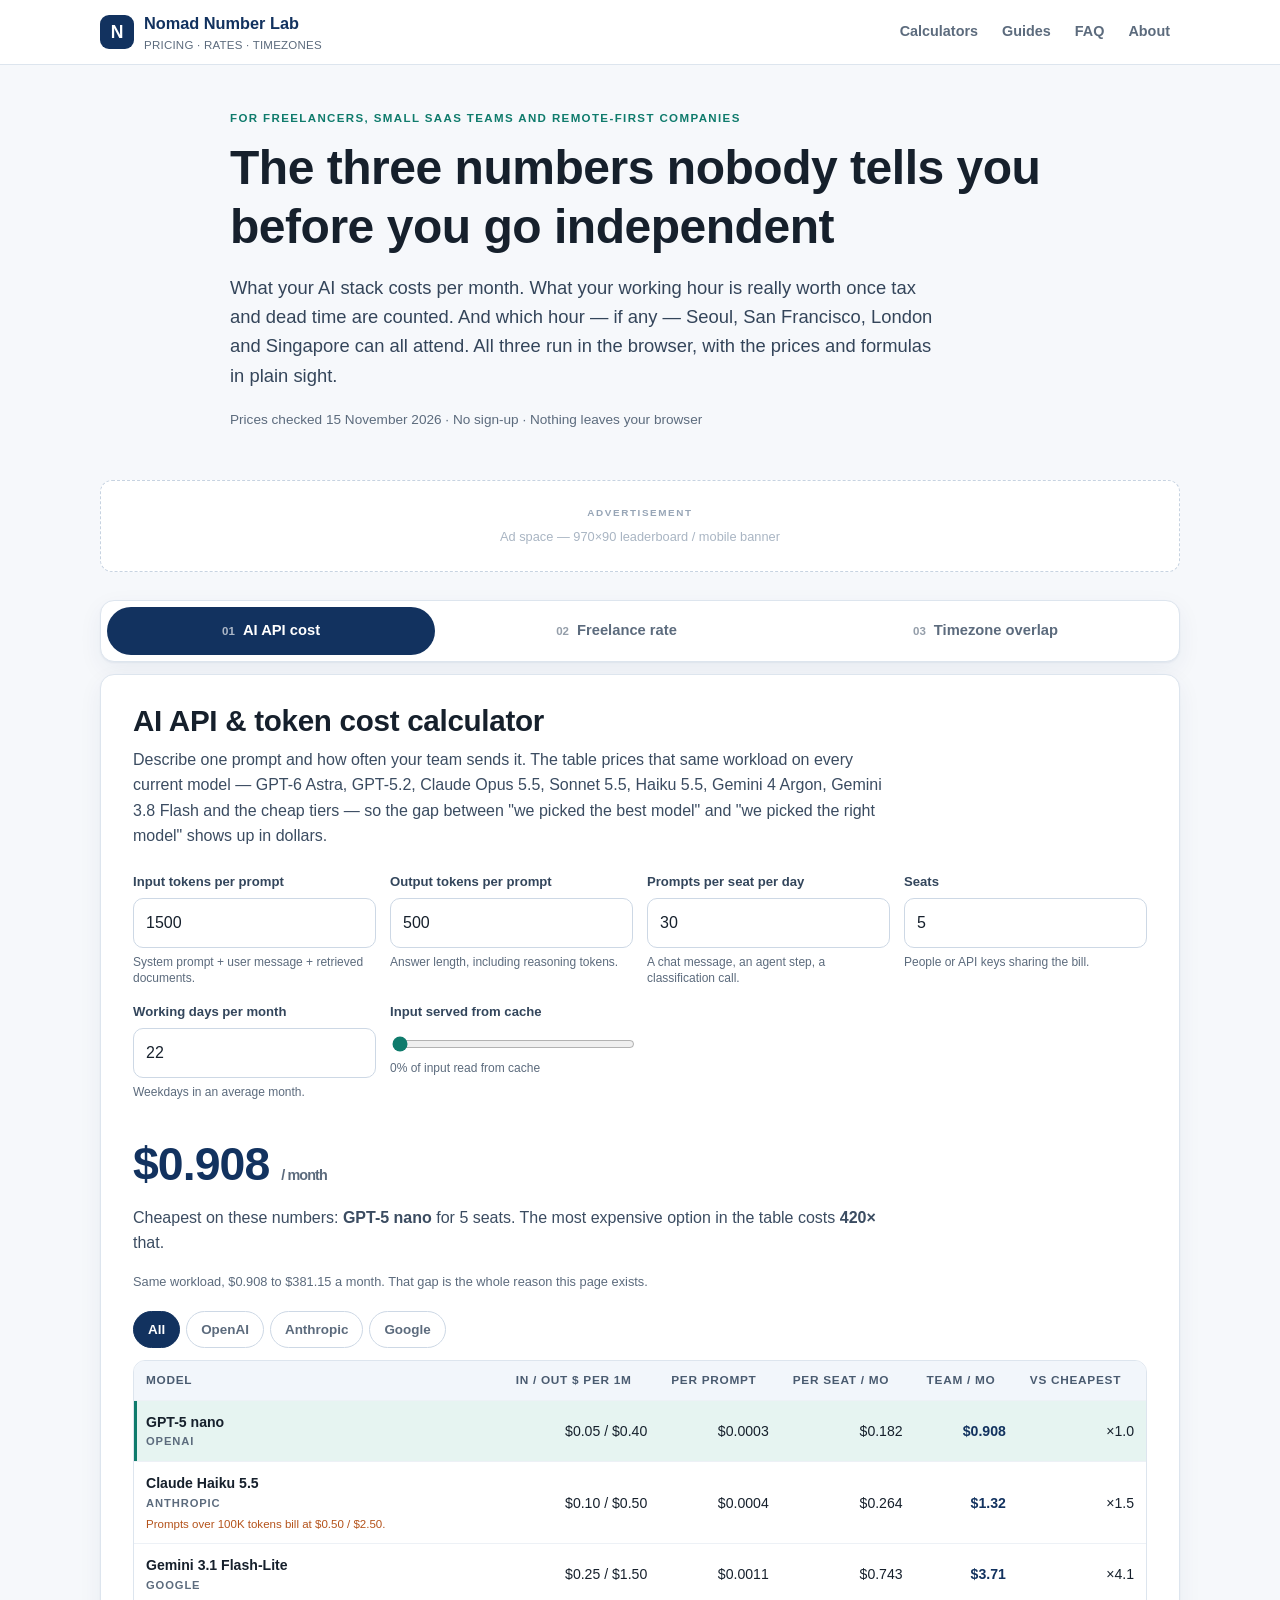
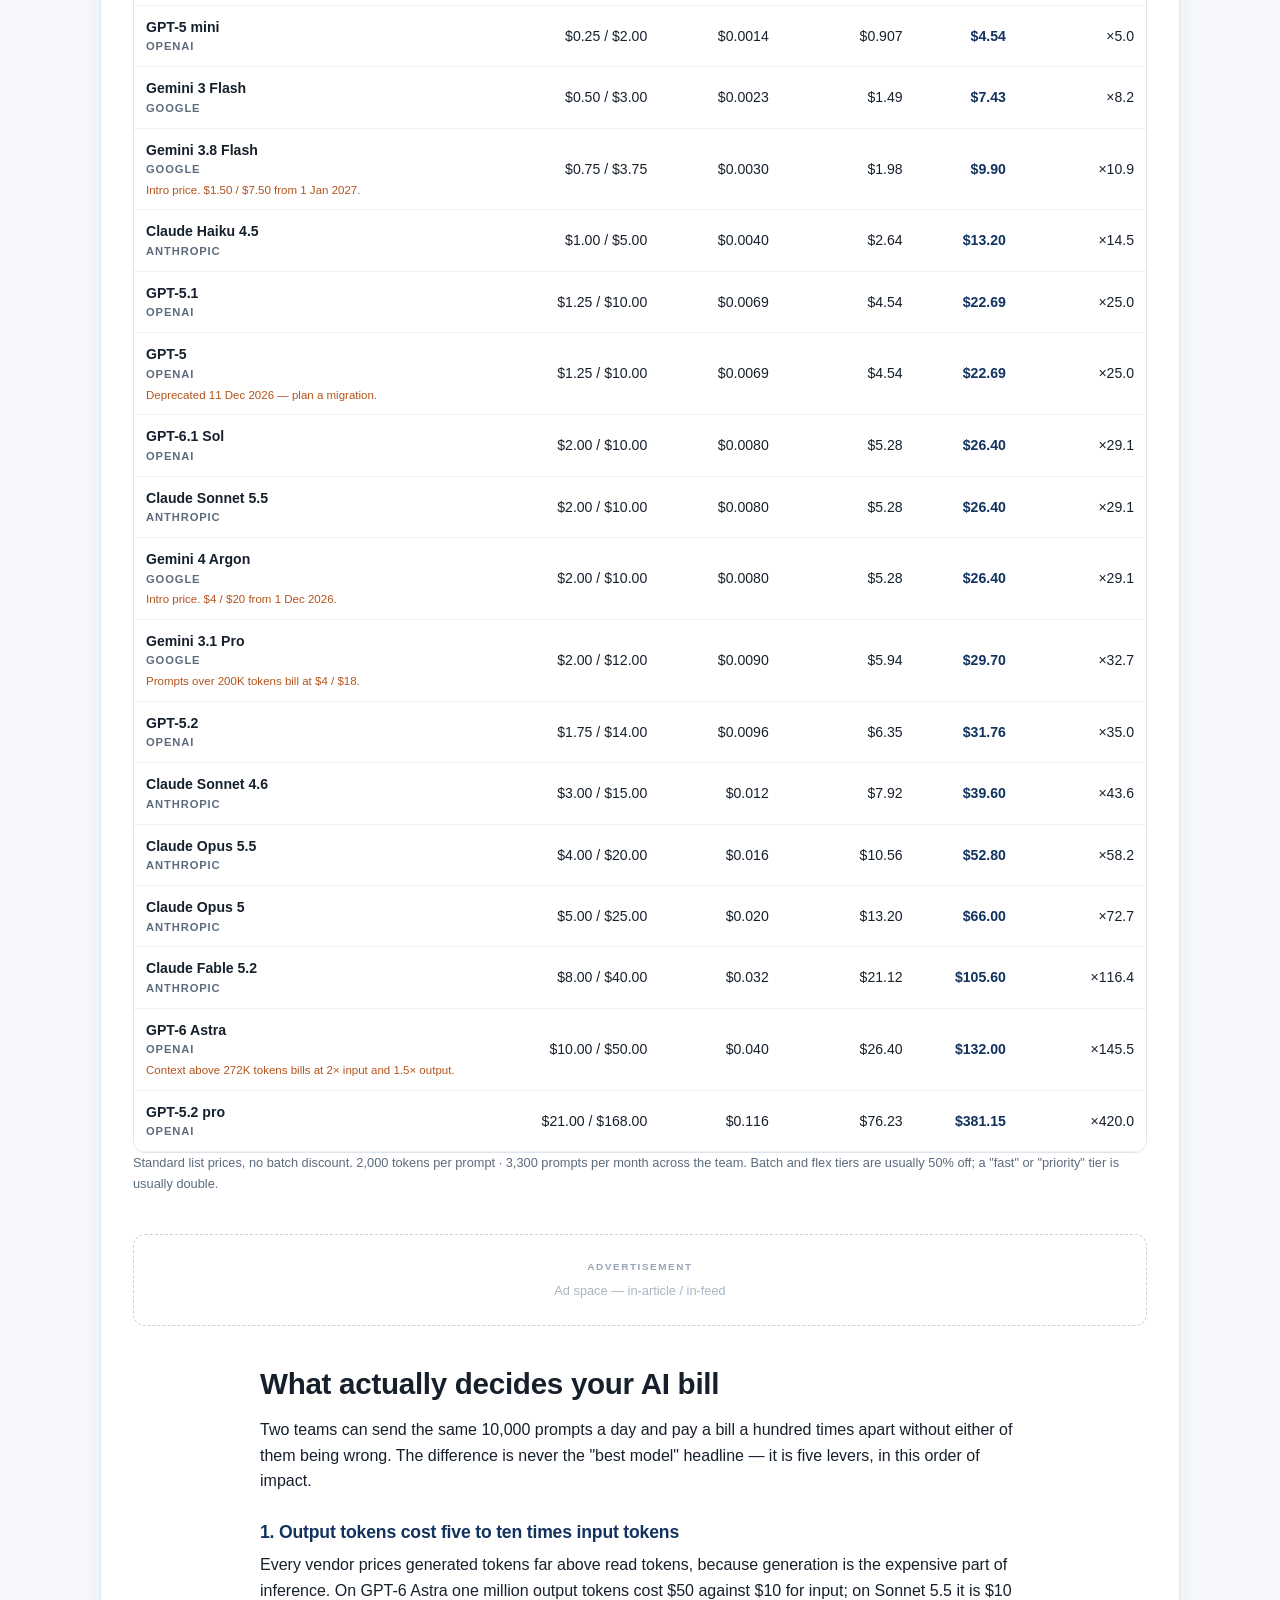
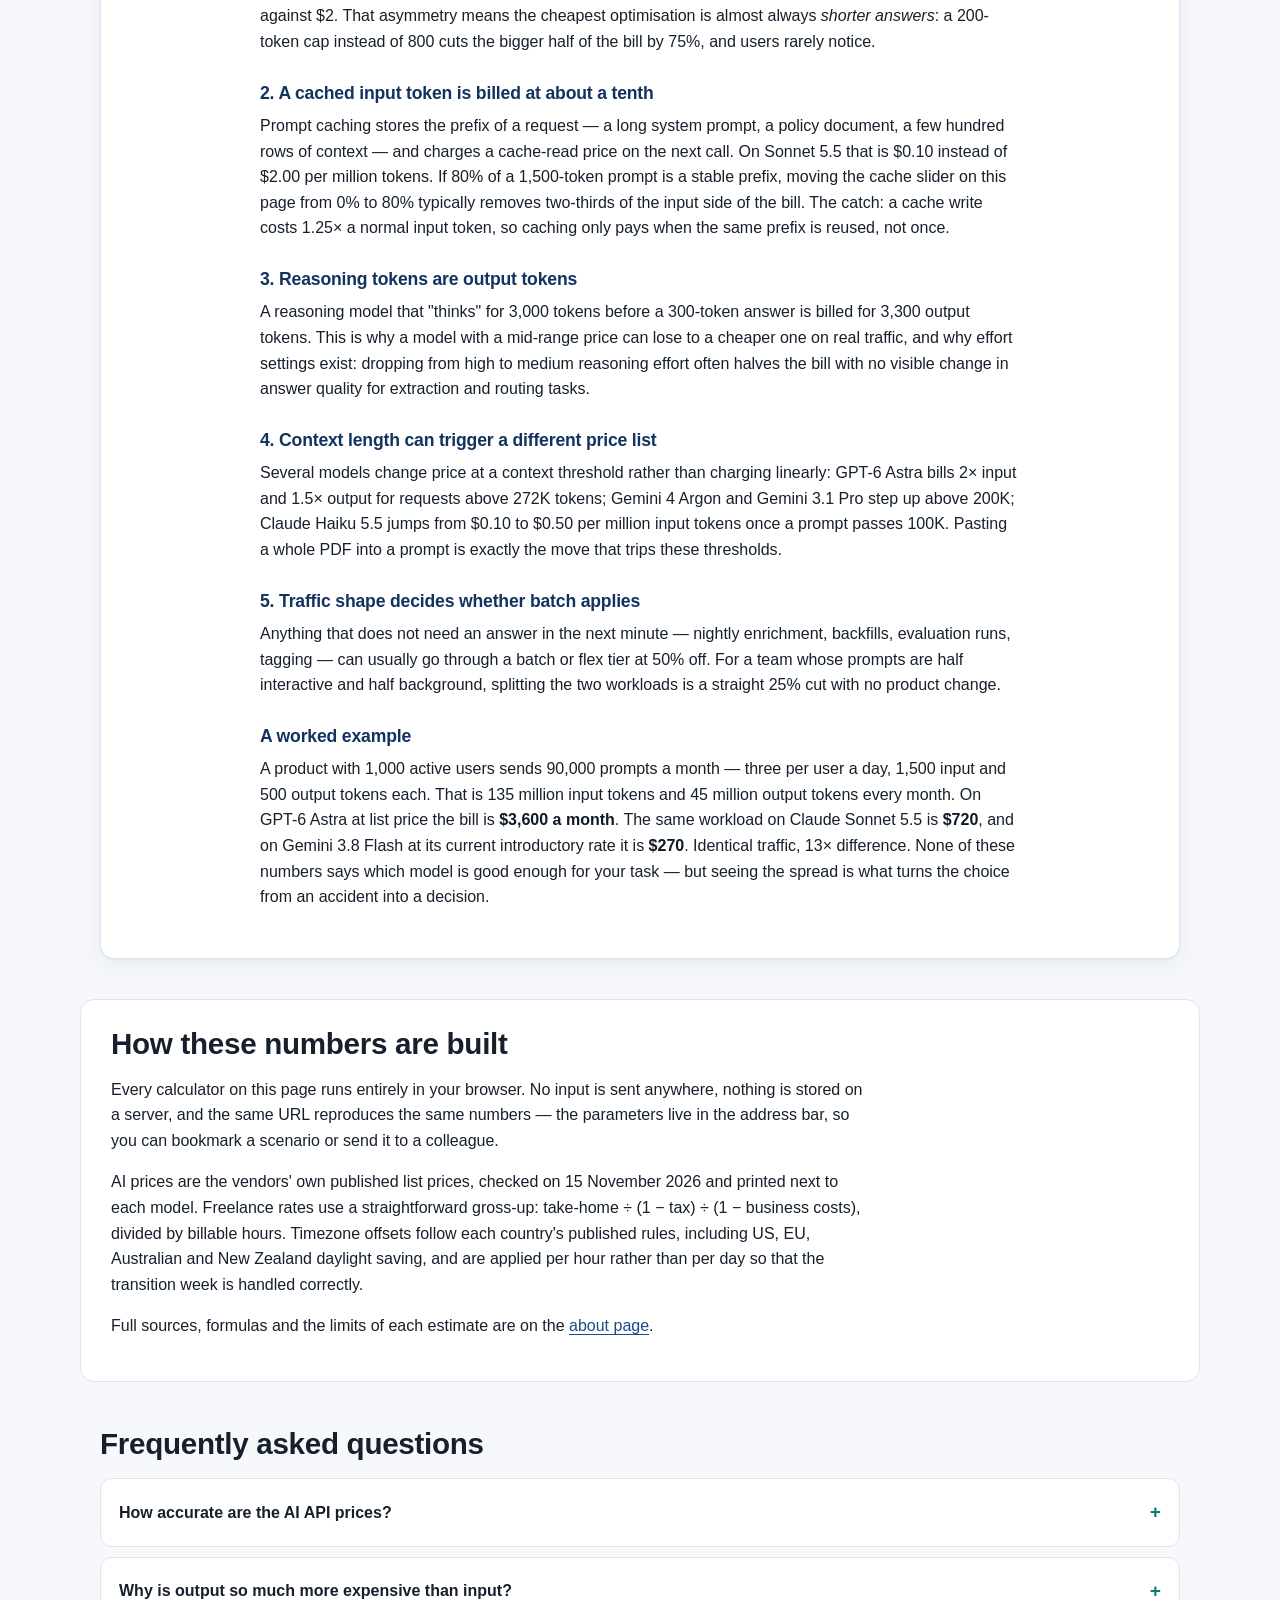
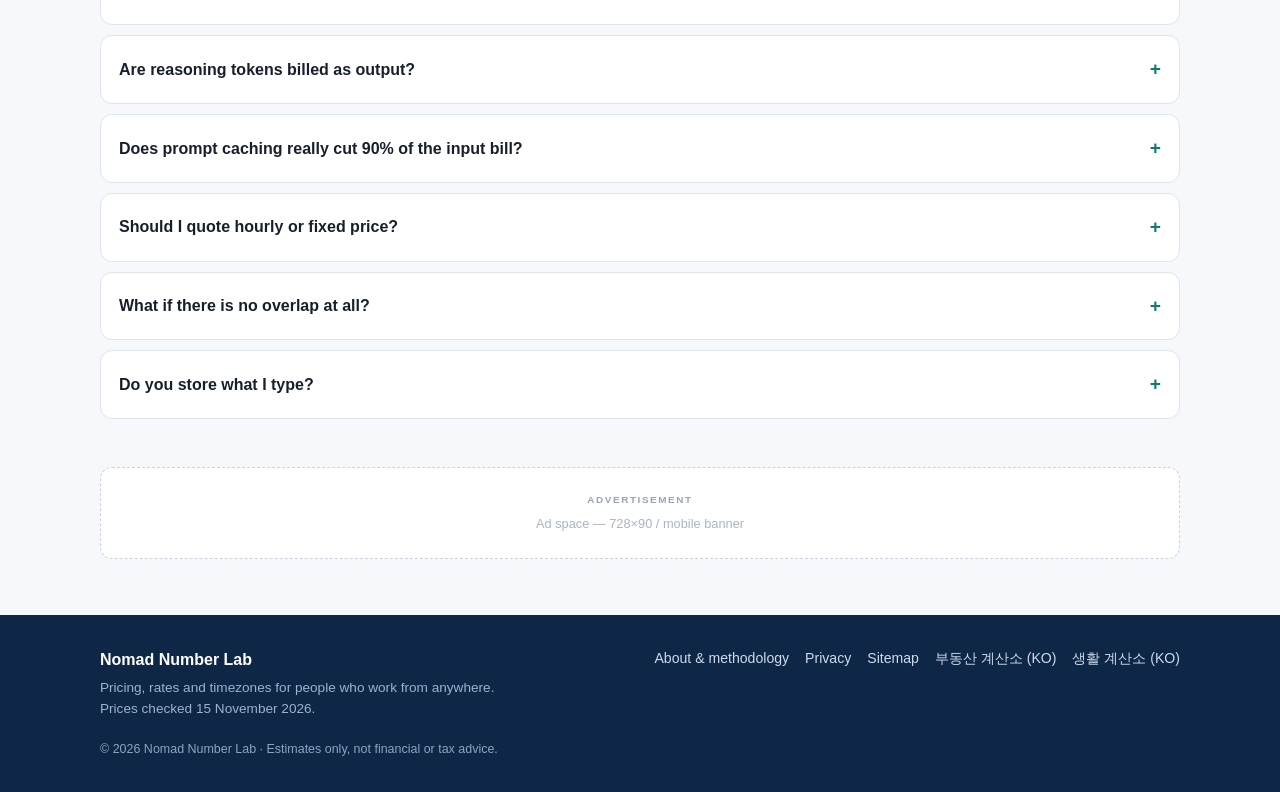
==== commit 98065542: "feat: add Korean calculator sites to footer" ====
--- a/index.html
+++ b/index.html
@@ -467,6 +467,8 @@
       <a href="about.html">About &amp; methodology</a>
       <a href="privacy.html">Privacy</a>
       <a href="sitemap.xml">Sitemap</a>
+      <a href="https://sdn6517-cmd.github.io/budongsan-calc/" target="_blank" rel="noopener">부동산 계산소 (KO)</a>
+      <a href="https://sdn6517-cmd.github.io/life-hr-calc/" target="_blank" rel="noopener">생활 계산소 (KO)</a>
     </nav>
     <p class="footer-copy">© <span id="year">2026</span> Nomad Number Lab · Estimates only, not financial or tax advice.</p>
   </div>
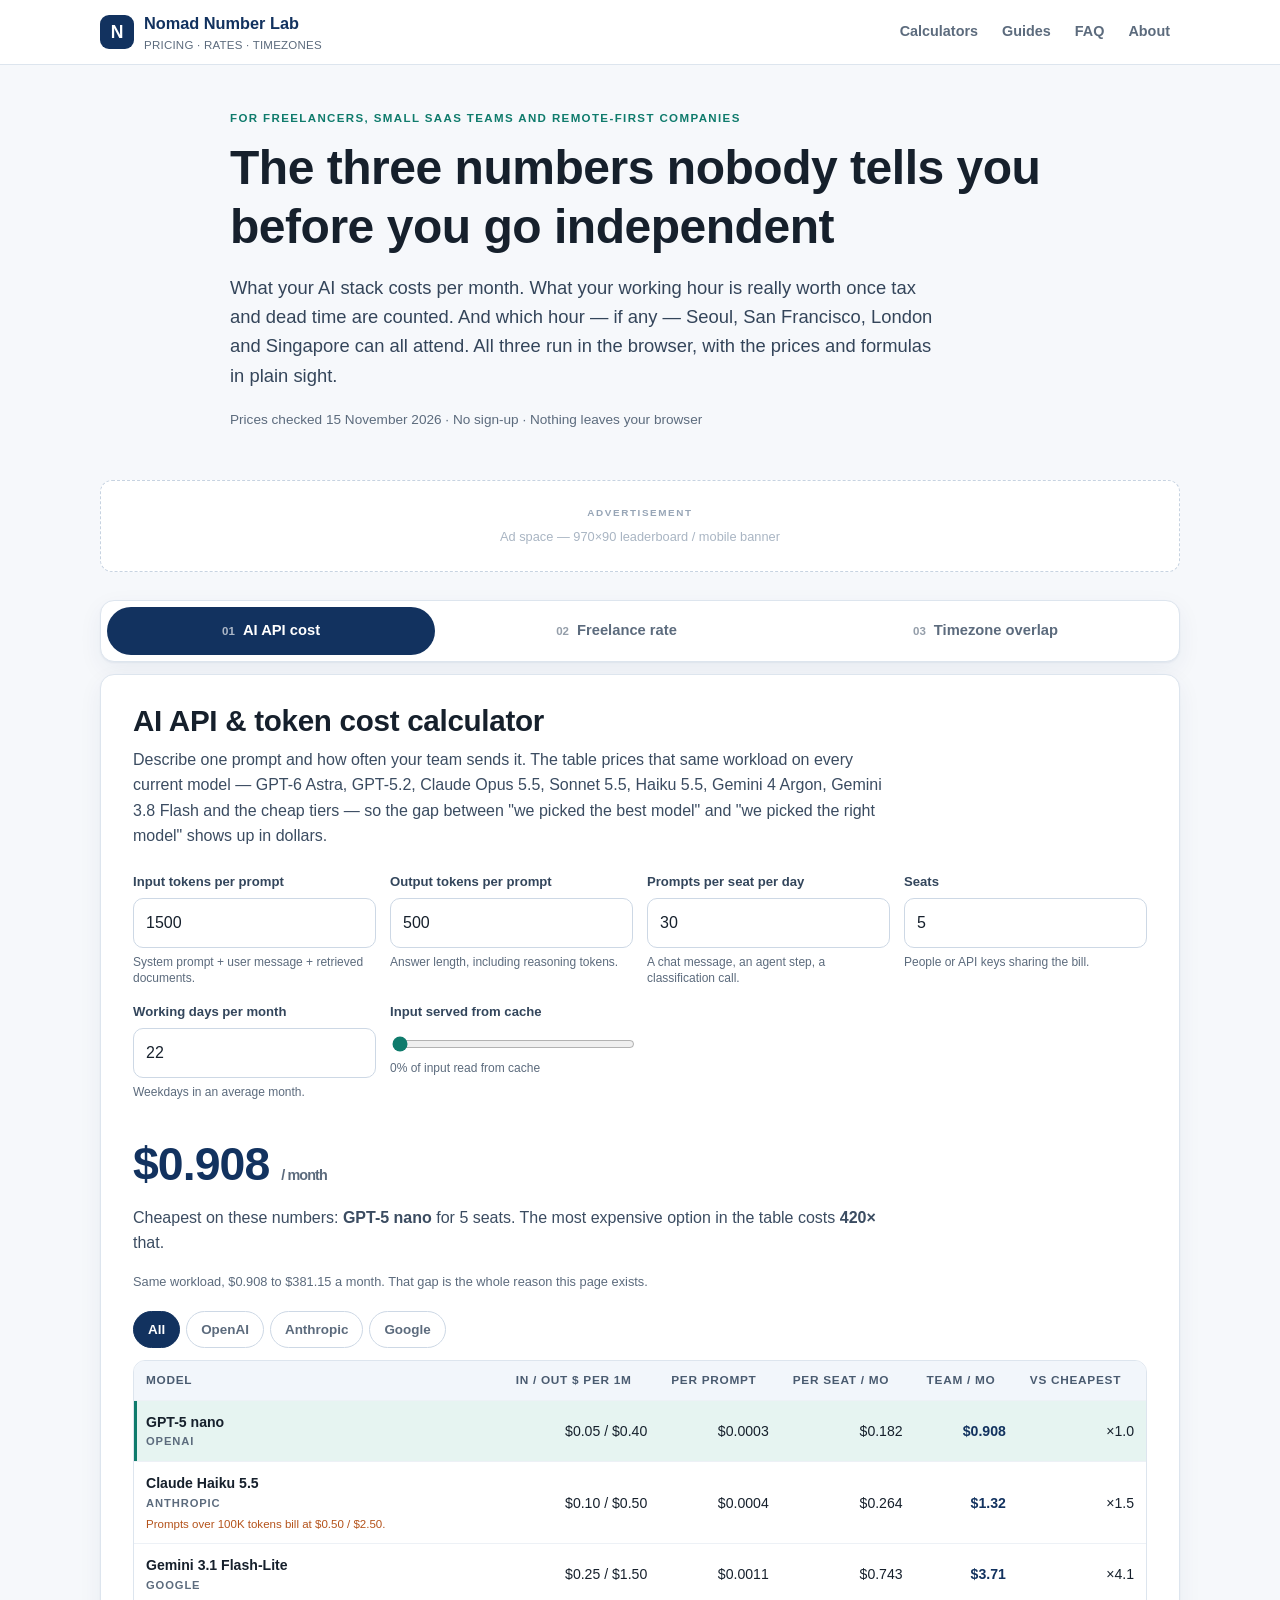
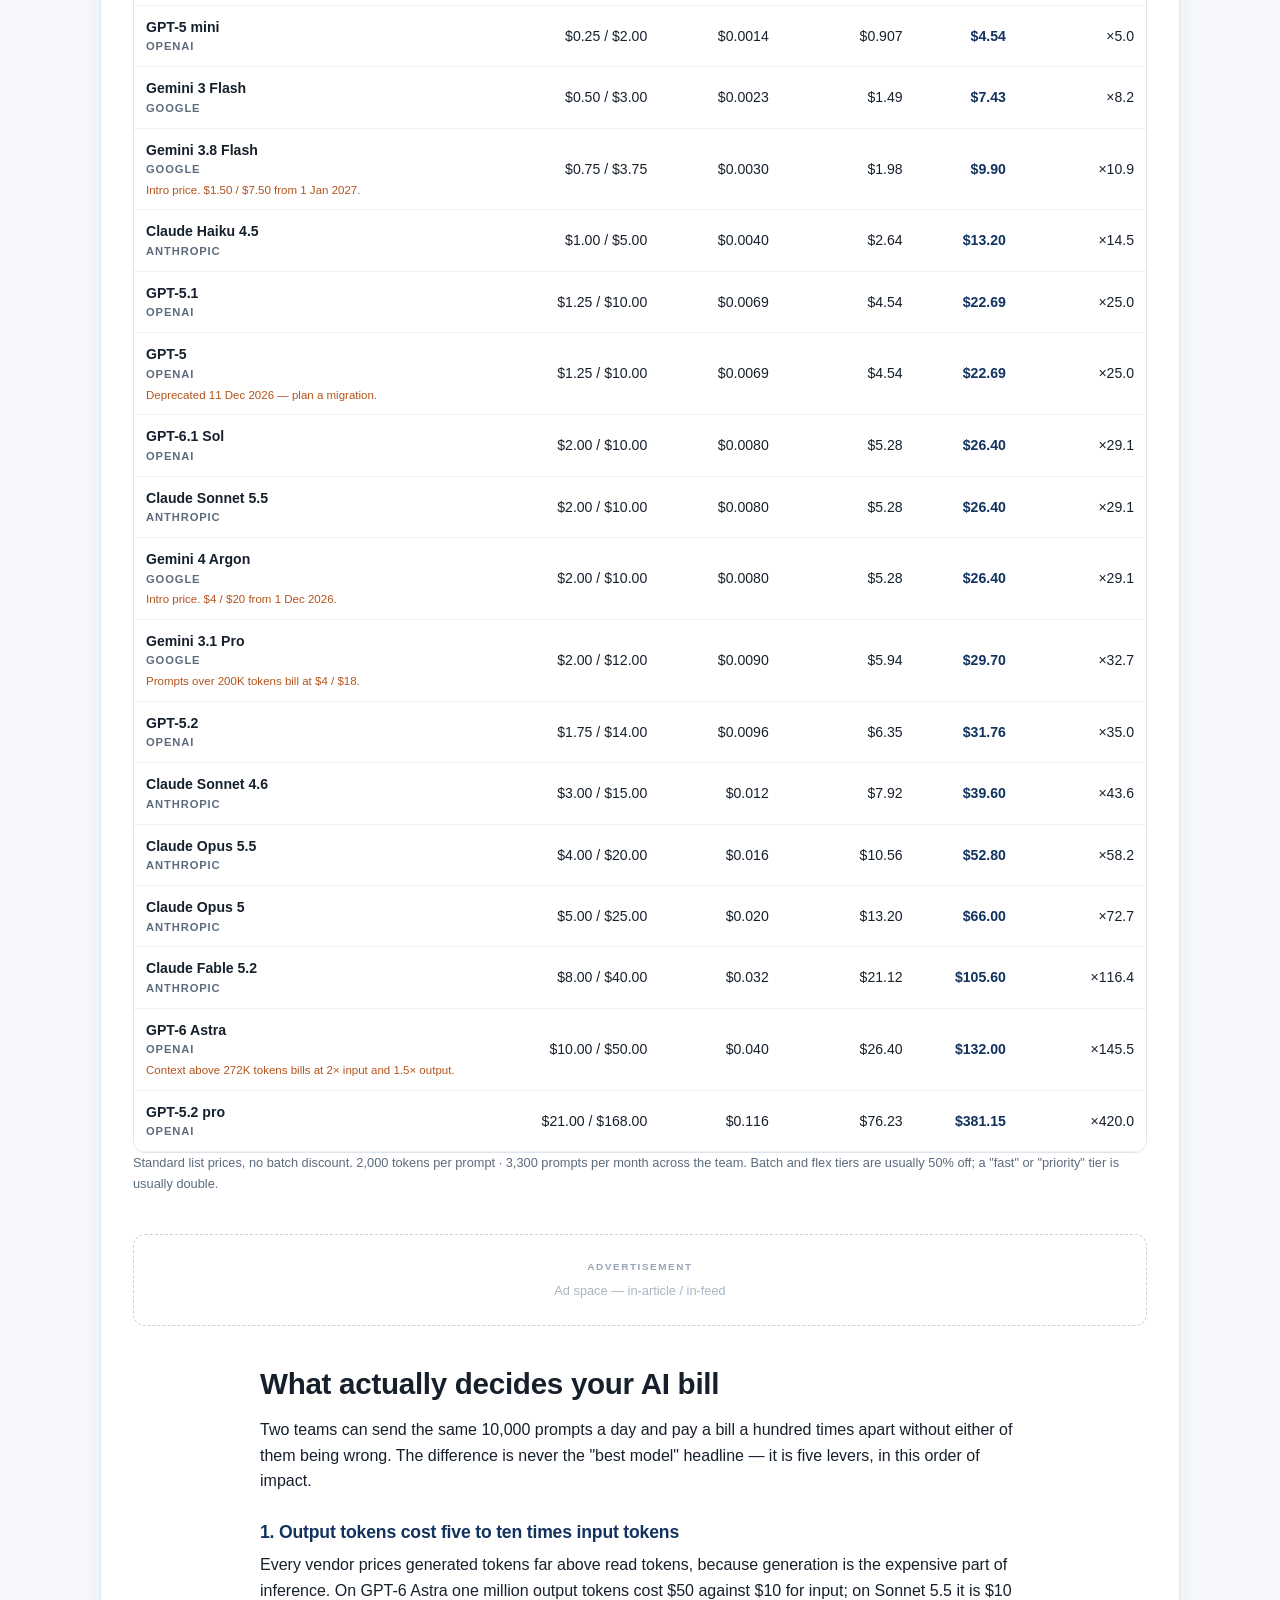
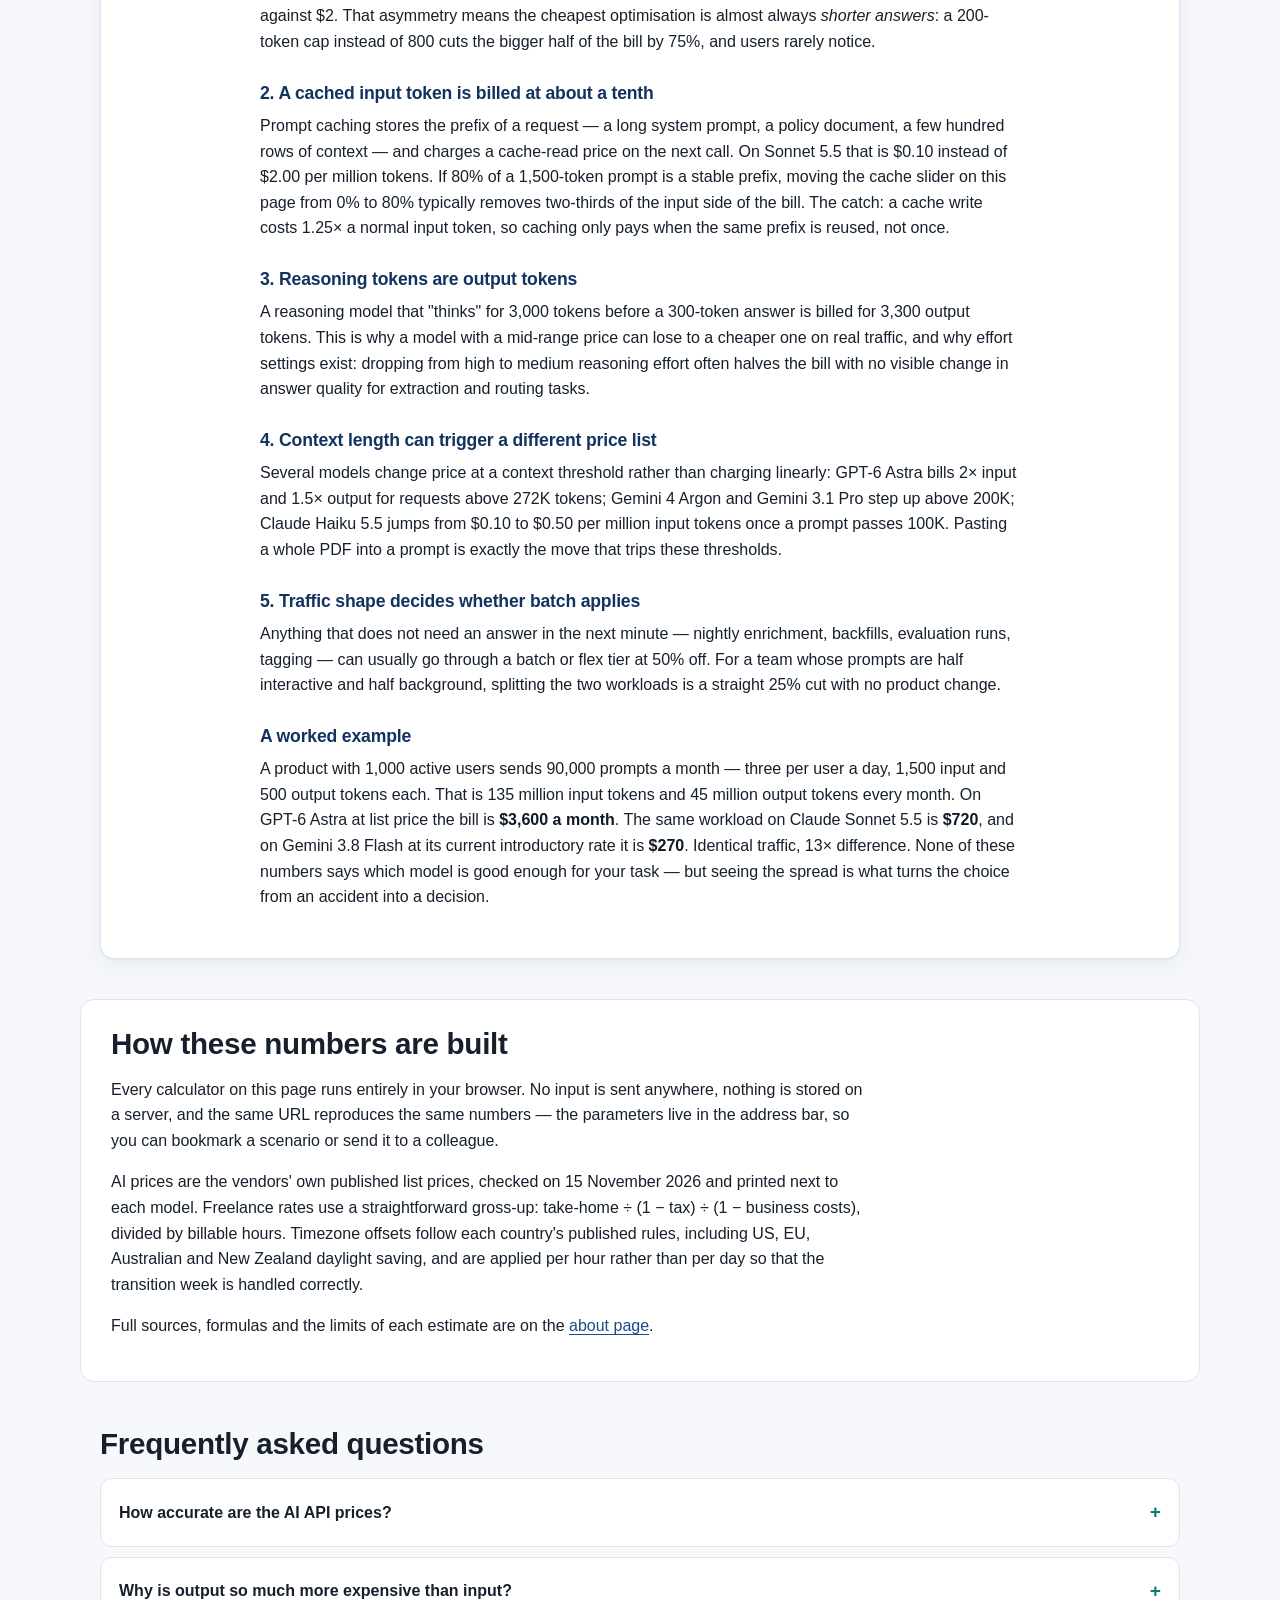
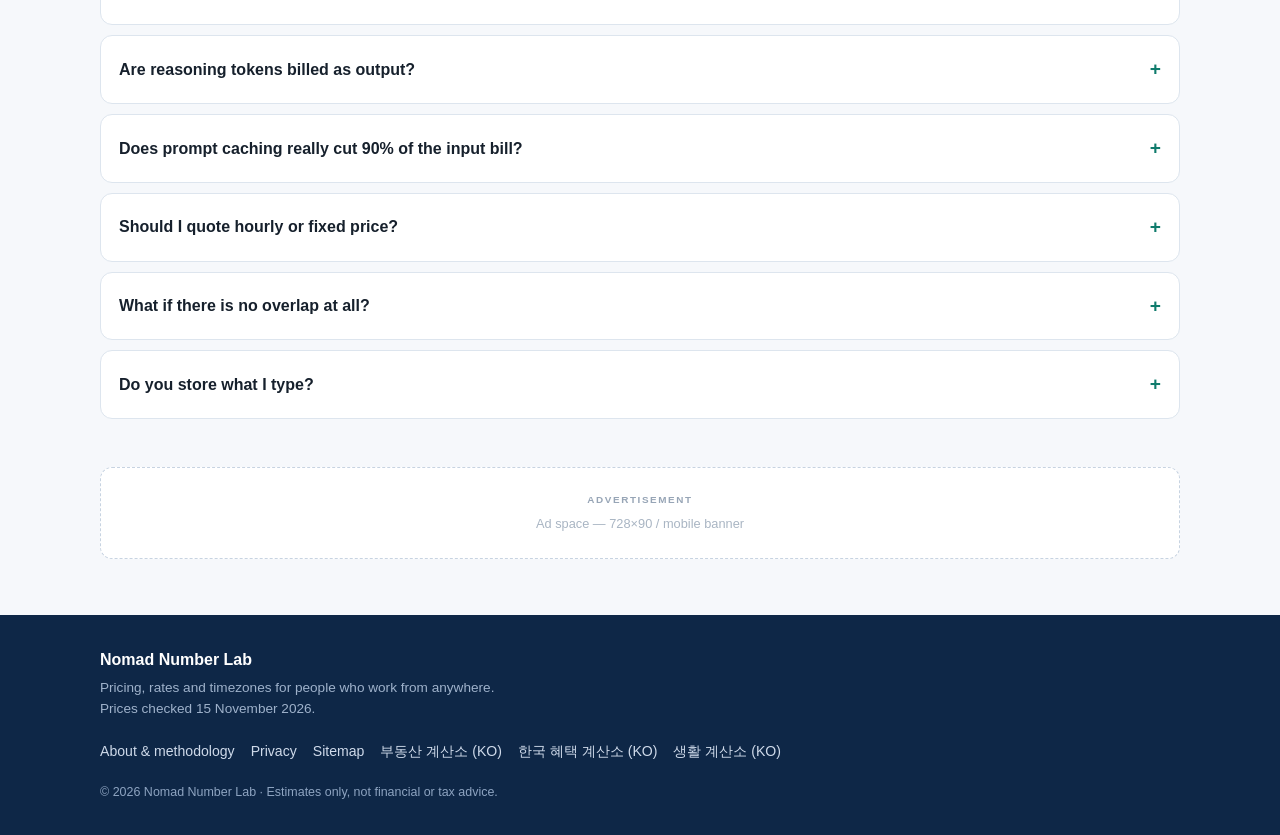
==== commit ae532457: "feat: 푸터 '다른 계산기'에 한국 혜택 계산소(korea-benefit-calc) 링크 추가" ====
--- a/index.html
+++ b/index.html
@@ -1,6 +1,8 @@
 <!DOCTYPE html>
 <html lang="en">
 <head>
+<meta name="google-adsense-account" content="ca-pub-3249841704400584" />
+
 <meta charset="utf-8" />
 <meta name="viewport" content="width=device-width, initial-scale=1, viewport-fit=cover" />
 <title>AI API Cost &amp; Freelance Rate Calculator — Nomad Number Lab</title>
@@ -78,6 +80,9 @@
   ]
 }
 </script>
+
+<!-- Google AdSense (사이트 소유권 확인 + 자동 광고) -->
+<script async src="https://pagead2.googlesyndication.com/pagead/js/adsbygoogle.js?client=ca-pub-3249841704400584" crossorigin="anonymous"></script>
 </head>
 <body class="js-loading">
 <a class="skip-link" href="#main">Skip to content</a>
@@ -468,6 +473,7 @@
       <a href="privacy.html">Privacy</a>
       <a href="sitemap.xml">Sitemap</a>
       <a href="https://sdn6517-cmd.github.io/budongsan-calc/" target="_blank" rel="noopener">부동산 계산소 (KO)</a>
+      <a href="https://sdn6517-cmd.github.io/korea-benefit-calc/" target="_blank" rel="noopener">한국 혜택 계산소 (KO)</a>
       <a href="https://sdn6517-cmd.github.io/life-hr-calc/" target="_blank" rel="noopener">생활 계산소 (KO)</a>
     </nav>
     <p class="footer-copy">© <span id="year">2026</span> Nomad Number Lab · Estimates only, not financial or tax advice.</p>
